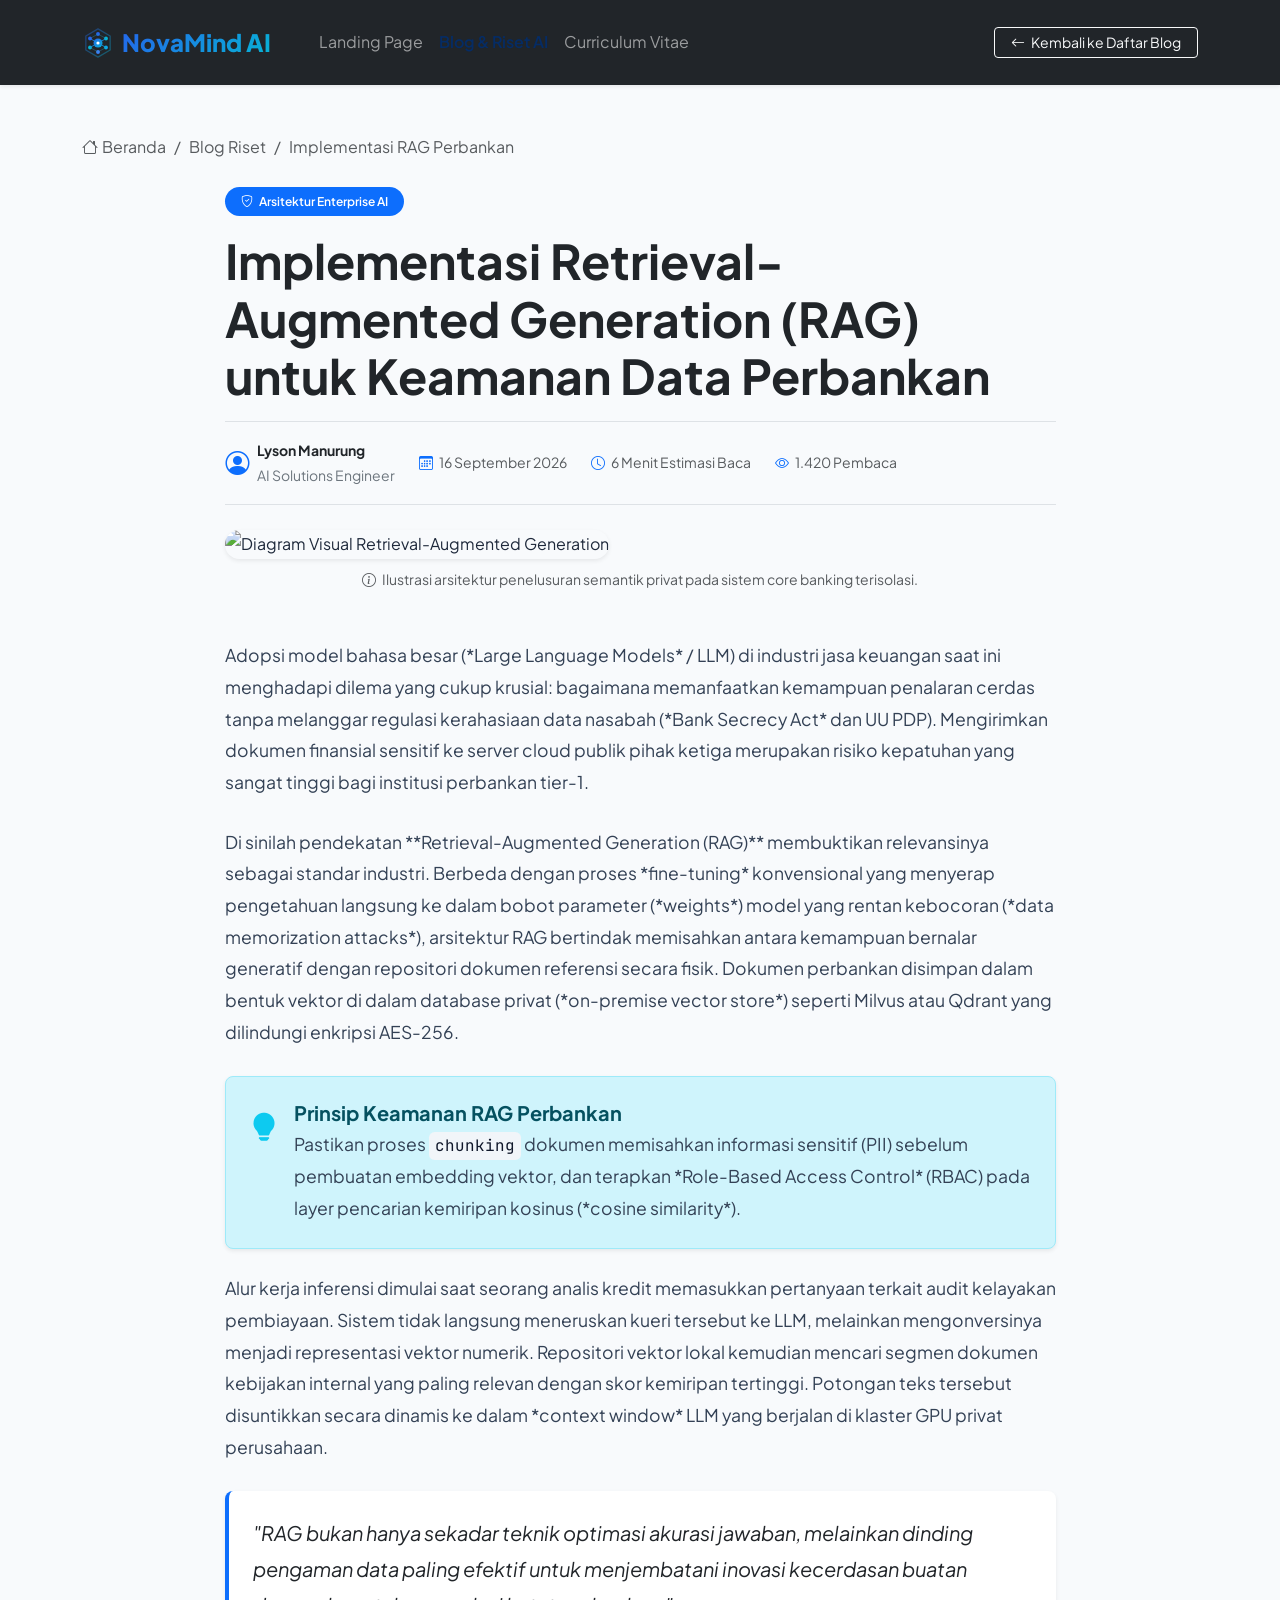
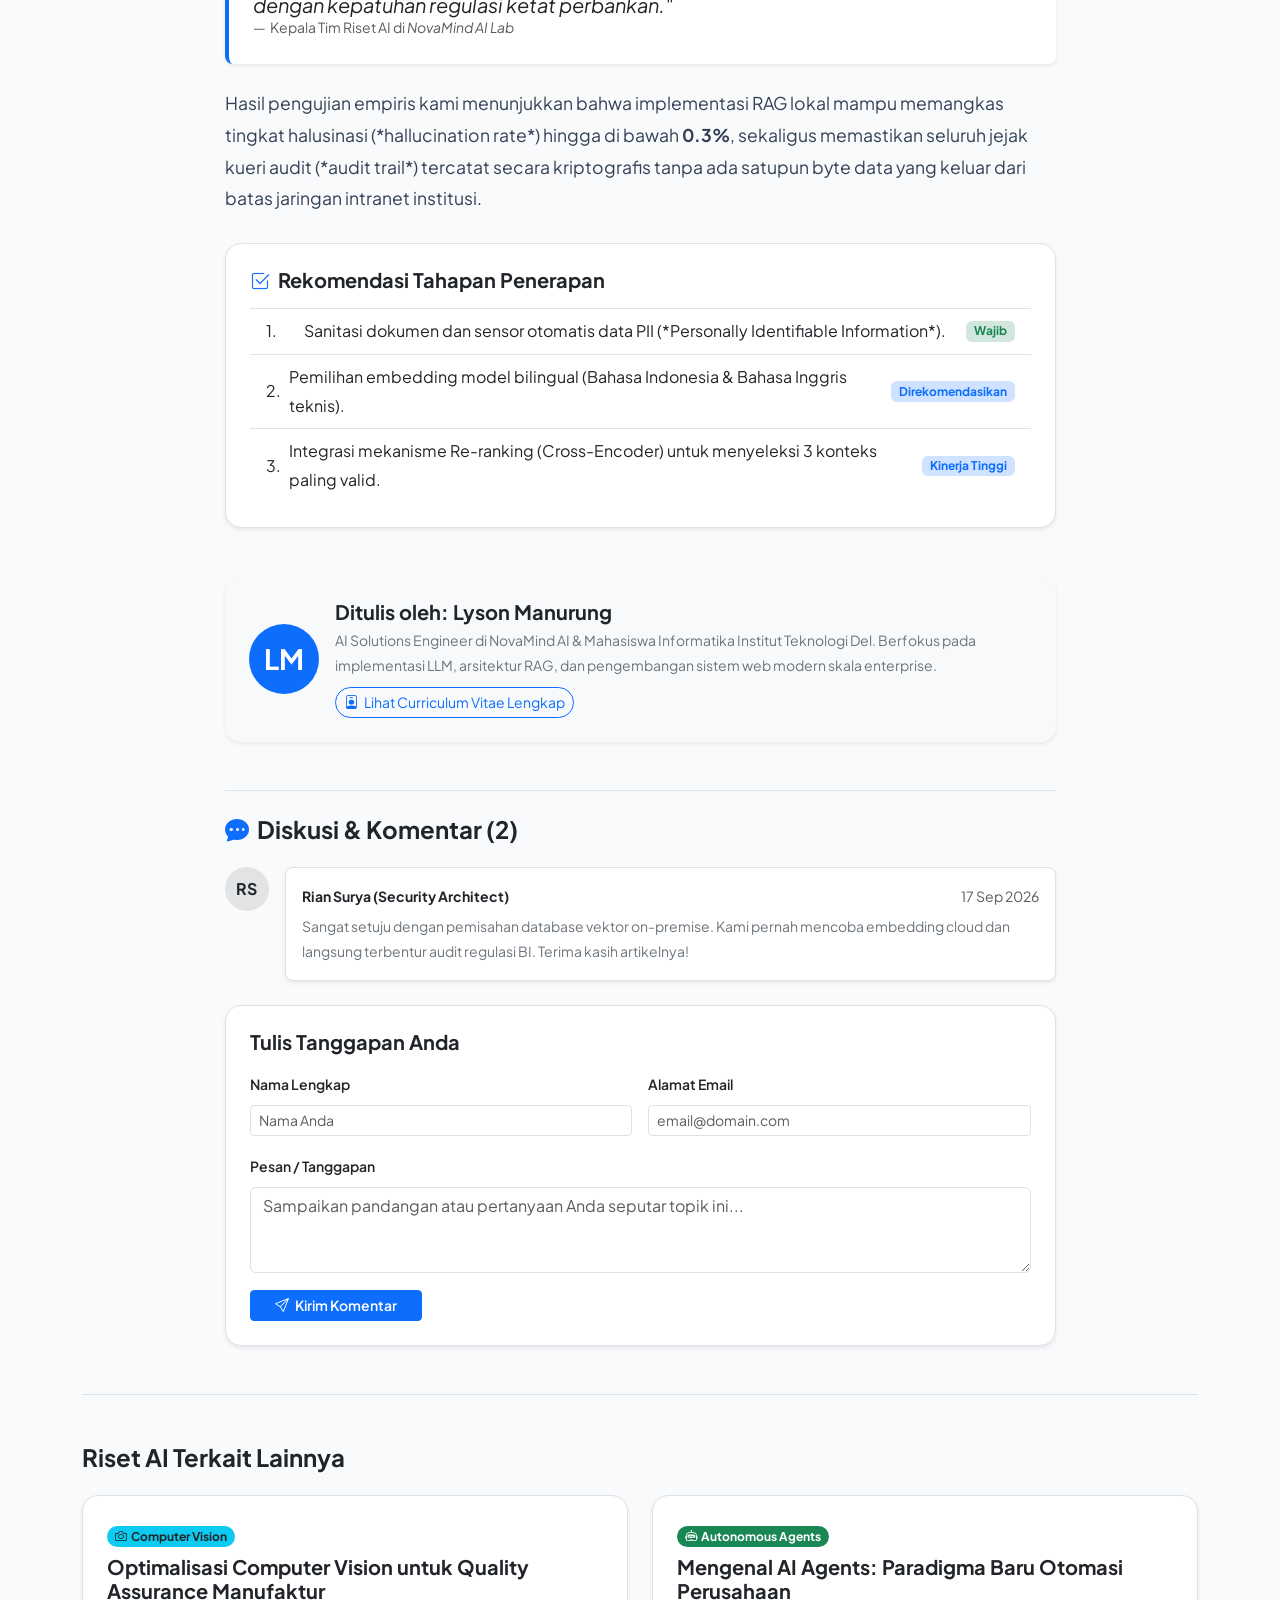
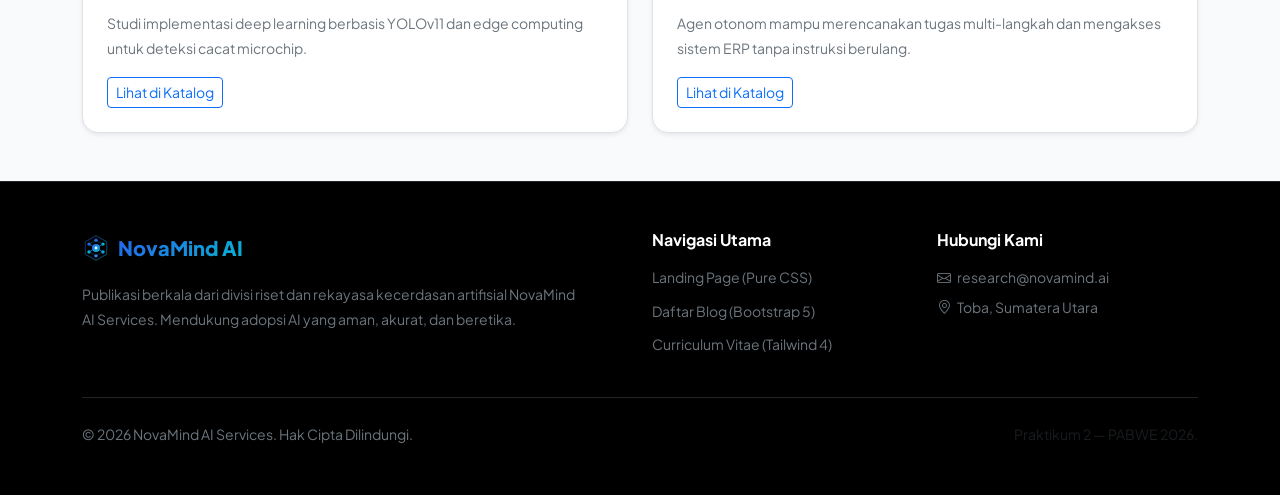
==== blog-detail.html @ 445aaea9 "new" ====
<!DOCTYPE html>
<html lang="id">
<head>
  <meta charset="UTF-8">
  <meta name="viewport" content="width=device-width, initial-scale=1.0">
  <title>Implementasi RAG untuk Keamanan Data Perbankan — NovaMind AI</title>

  <!-- Google Fonts: Plus Jakarta Sans & JetBrains Mono -->
  <link rel="preconnect" href="https://fonts.googleapis.com">
  <link rel="preconnect" href="https://fonts.gstatic.com" crossorigin>
  <link href="https://fonts.googleapis.com/css2?family=JetBrains+Mono:wght@400;600&family=Plus+Jakarta+Sans:wght@400;500;600;700;800&display=swap" rel="stylesheet">

  <!-- Bootstrap 5.3 CSS CDN (Sesuai Ketentuan Spesifikasi blog-detail.html) -->
  <link href="https://cdn.jsdelivr.net/npm/bootstrap@5.3.3/dist/css/bootstrap.min.css" rel="stylesheet" integrity="sha384-QWTKZyjpPEjISv5WaRU9OFeRpok6YctnYmDr5pNlyT2bRjXh0JMhjY6hW+ALEwIH" crossorigin="anonymous">
  
  <!-- Bootstrap Icons CDN -->
  <link rel="stylesheet" href="https://cdn.jsdelivr.net/npm/bootstrap-icons@1.11.3/font/bootstrap-icons.min.css">

  <style>
    body {
      font-family: 'Plus Jakarta Sans', sans-serif;
      background-color: #f8fafc;
      color: #1e293b;
      line-height: 1.8;
    }
    .brand-text {
      background: linear-gradient(135deg, #2563eb, #06b6d4);
      -webkit-background-clip: text;
      -webkit-text-fill-color: transparent;
      font-weight: 800;
    }
    .article-cover {
      width: 100%;
      max-height: 480px;
      object-fit: cover;
      border-radius: 1.25rem;
    }
    .article-body p {
      font-size: 1.1rem;
      color: #334155;
      margin-bottom: 1.75rem;
    }
    .code-inline {
      font-family: 'JetBrains Mono', monospace;
      font-size: 0.9em;
      background-color: #f1f5f9;
      color: #0f172a;
      padding: 0.2rem 0.4rem;
      border-radius: 0.35rem;
    }
  </style>
</head>
<body class="d-flex flex-column min-vh-100">

  <!-- ==========================================
       HEADER & NAVBAR (BOOTSTRAP 5)
       ========================================== -->
  <header>
    <nav class="navbar navbar-expand-lg navbar-dark bg-dark sticky-top py-3 shadow-sm" aria-label="Navigasi Utama">
      <div class="container">
        <!-- Logo & Brand Name Konsisten -->
        <a class="navbar-brand d-flex align-items-center gap-2" href="index.html">
          <img src="assets/img/logo.svg" alt="NovaMind AI Logo" width="32" height="32">
          <span class="fs-4 brand-text">NovaMind AI</span>
        </a>

        <!-- Hamburger Button -->
        <button class="navbar-toggler" type="button" data-bs-toggle="collapse" data-bs-target="#blogDetailNav" aria-controls="blogDetailNav" aria-expanded="false" aria-label="Toggle navigation">
          <span class="navbar-toggler-icon"></span>
        </button>

        <div class="collapse navbar-collapse" id="blogDetailNav">
          <ul class="navbar-nav me-auto mb-2 mb-lg-0 ms-lg-4">
            <li class="nav-item">
              <a class="nav-link" href="index.html">Landing Page</a>
            </li>
            <li class="nav-item">
              <a class="nav-link active fw-semibold text-primary-emphasis" href="blog.html">Blog & Riset AI</a>
            </li>
            <li class="nav-item">
              <a class="nav-link" href="cv.html">Curriculum Vitae</a>
            </li>
          </ul>

          <div class="d-flex align-items-center gap-2">
            <a href="blog.html" class="btn btn-outline-light btn-sm px-3">
              <i class="bi bi-arrow-left me-1"></i> Kembali ke Daftar Blog
            </a>
          </div>
        </div>
      </div>
    </nav>
  </header>

  <!-- ==========================================
       MAIN CONTENT (DETAIL ARTIKEL)
       ========================================== -->
  <main class="flex-grow-1 py-5">
    <div class="container">

      <!-- Breadcrumb Navigasi -->
      <nav aria-label="breadcrumb" class="mb-4">
        <ol class="breadcrumb">
          <li class="breadcrumb-item"><a href="index.html" class="text-decoration-none text-muted"><i class="bi bi-house me-1"></i>Beranda</a></li>
          <li class="breadcrumb-item"><a href="blog.html" class="text-decoration-none text-muted">Blog Riset</a></li>
          <li class="breadcrumb-item active text-truncate" aria-current="page" style="max-width: 320px;">Implementasi RAG Perbankan</li>
        </ol>
      </nav>

      <div class="row justify-content-center">
        <!-- Kolom Isi Artikel Utama -->
        <div class="col-lg-9">
          
          <article>
            <!-- Meta Header Artikel -->
            <header class="mb-4">
              <span class="badge bg-primary text-white px-3 py-2 rounded-pill fw-semibold mb-3">
                <i class="bi bi-shield-check me-1"></i> Arsitektur Enterprise AI
              </span>
              <h1 class="display-5 fw-bold text-dark mb-3">
                Implementasi Retrieval-Augmented Generation (RAG) untuk Keamanan Data Perbankan
              </h1>
              
              <!-- Meta Informasi Penulis & Tanggal (Bootstrap Icons) -->
              <div class="d-flex flex-wrap align-items-center gap-4 py-3 border-top border-bottom text-muted small">
                <div class="d-flex align-items-center gap-2">
                  <i class="bi bi-person-circle fs-4 text-primary"></i>
                  <div>
                    <span class="fw-bold text-dark d-block">Lyson Manurung</span>
                    <span class="text-secondary">AI Solutions Engineer</span>
                  </div>
                </div>
                <div>
                  <i class="bi bi-calendar3 text-primary me-1"></i>
                  <span>16 September 2026</span>
                </div>
                <div>
                  <i class="bi bi-clock text-primary me-1"></i>
                  <span>6 Menit Estimasi Baca</span>
                </div>
                <div>
                  <i class="bi bi-eye text-primary me-1"></i>
                  <span>1.420 Pembaca</span>
                </div>
              </div>
            </header>

            <!-- Banner Gambar Cover Lebar Sesuai Ketentuan -->
            <div class="mb-5">
              <img src="https://images.unsplash.com/photo-1677442136019-21780efad99a?auto=format&fit=crop&w=1200&q=80" 
                   class="article-cover shadow-sm" 
                   alt="Diagram Visual Retrieval-Augmented Generation">
              <p class="text-center text-muted small mt-2">
                <i class="bi bi-info-circle me-1"></i> Ilustrasi arsitektur penelusuran semantik privat pada sistem core banking terisolasi.
              </p>
            </div>

            <!-- Konten Artikel (Minimal 3 Paragraf Mendalam Bertema AI) -->
            <div class="article-body">
              <p>
                Adopsi model bahasa besar (*Large Language Models* / LLM) di industri jasa keuangan saat ini menghadapi dilema yang cukup krusial: bagaimana memanfaatkan kemampuan penalaran cerdas tanpa melanggar regulasi kerahasiaan data nasabah (*Bank Secrecy Act* dan UU PDP). Mengirimkan dokumen finansial sensitif ke server cloud publik pihak ketiga merupakan risiko kepatuhan yang sangat tinggi bagi institusi perbankan tier-1.
              </p>

              <p>
                Di sinilah pendekatan **Retrieval-Augmented Generation (RAG)** membuktikan relevansinya sebagai standar industri. Berbeda dengan proses *fine-tuning* konvensional yang menyerap pengetahuan langsung ke dalam bobot parameter (*weights*) model yang rentan kebocoran (*data memorization attacks*), arsitektur RAG bertindak memisahkan antara kemampuan bernalar generatif dengan repositori dokumen referensi secara fisik. Dokumen perbankan disimpan dalam bentuk vektor di dalam database privat (*on-premise vector store*) seperti Milvus atau Qdrant yang dilindungi enkripsi AES-256.
              </p>

              <!-- Alert Box Praktik Terbaik (Bootstrap Component) -->
              <div class="alert alert-info border-info-subtle rounded-3 p-4 my-4 d-flex align-items-start gap-3 shadow-sm" role="alert">
                <i class="bi bi-lightbulb-fill fs-3 text-info flex-shrink-0"></i>
                <div>
                  <h5 class="alert-heading fw-bold mb-1">Prinsip Keamanan RAG Perbankan</h5>
                  <p class="mb-0 small">
                    Pastikan proses <span class="code-inline">chunking</span> dokumen memisahkan informasi sensitif (PII) sebelum pembuatan embedding vektor, dan terapkan *Role-Based Access Control* (RBAC) pada layer pencarian kemiripan kosinus (*cosine similarity*).
                  </p>
                </div>
              </div>

              <p>
                Alur kerja inferensi dimulai saat seorang analis kredit memasukkan pertanyaan terkait audit kelayakan pembiayaan. Sistem tidak langsung meneruskan kueri tersebut ke LLM, melainkan mengonversinya menjadi representasi vektor numerik. Repositori vektor lokal kemudian mencari segmen dokumen kebijakan internal yang paling relevan dengan skor kemiripan tertinggi. Potongan teks tersebut disuntikkan secara dinamis ke dalam *context window* LLM yang berjalan di klaster GPU privat perusahaan.
              </p>

              <!-- Blockquote Kutipan Ahli -->
              <figure class="p-4 my-4 bg-white rounded-3 border-start border-primary border-4 shadow-sm">
                <blockquote class="blockquote mb-2">
                  <p class="fs-5 fst-italic text-dark">
                    "RAG bukan hanya sekadar teknik optimasi akurasi jawaban, melainkan dinding pengaman data paling efektif untuk menjembatani inovasi kecerdasan buatan dengan kepatuhan regulasi ketat perbankan."
                  </p>
                </blockquote>
                <figcaption class="blockquote-footer text-muted mb-0">
                  Kepala Tim Riset AI di <cite title="NovaMind AI">NovaMind AI Lab</cite>
                </figcaption>
              </figure>

              <p>
                Hasil pengujian empiris kami menunjukkan bahwa implementasi RAG lokal mampu memangkas tingkat halusinasi (*hallucination rate*) hingga di bawah <strong>0.3%</strong>, sekaligus memastikan seluruh jejak kueri audit (*audit trail*) tercatat secara kriptografis tanpa ada satupun byte data yang keluar dari batas jaringan intranet institusi.
              </p>

              <!-- Daftar Rekomendasi Teknis -->
              <div class="card bg-white border rounded-4 p-4 my-4 shadow-sm">
                <h4 class="h5 fw-bold text-dark mb-3">
                  <i class="bi bi-check2-square text-primary me-2"></i>Rekomendasi Tahapan Penerapan
                </h4>
                <ol class="list-group list-group-numbered list-group-flush">
                  <li class="list-group-item d-flex align-items-center justify-content-between">
                    <span class="ms-2">Sanitasi dokumen dan sensor otomatis data PII (*Personally Identifiable Information*).</span>
                    <span class="badge bg-success-subtle text-success">Wajib</span>
                  </li>
                  <li class="list-group-item d-flex align-items-center justify-content-between">
                    <span class="ms-2">Pemilihan embedding model bilingual (Bahasa Indonesia & Bahasa Inggris teknis).</span>
                    <span class="badge bg-primary-subtle text-primary">Direkomendasikan</span>
                  </li>
                  <li class="list-group-item d-flex align-items-center justify-content-between">
                    <span class="ms-2">Integrasi mekanisme Re-ranking (Cross-Encoder) untuk menyeleksi 3 konteks paling valid.</span>
                    <span class="badge bg-primary-subtle text-primary">Kinerja Tinggi</span>
                  </li>
                </ol>
              </div>

            </div>

            <!-- Bagian Author Bio -->
            <div class="card bg-light border-0 rounded-4 p-4 my-5 shadow-sm">
              <div class="d-flex flex-column flex-sm-row align-items-center gap-3 text-center text-sm-start">
                <div class="bg-primary text-white rounded-circle d-flex align-items-center justify-content-center flex-shrink-0" style="width: 70px; height: 70px; font-size: 1.75rem; font-weight: 700;">
                  LM
                </div>
                <div>
                  <h5 class="fw-bold text-dark mb-1">Ditulis oleh: Lyson Manurung</h5>
                  <p class="text-secondary small mb-2">
                    AI Solutions Engineer di NovaMind AI & Mahasiswa Informatika Institut Teknologi Del. Berfokus pada implementasi LLM, arsitektur RAG, dan pengembangan sistem web modern skala enterprise.
                  </p>
                  <a href="cv.html" class="btn btn-sm btn-outline-primary rounded-pill">
                    <i class="bi bi-person-badge me-1"></i> Lihat Curriculum Vitae Lengkap
                  </a>
                </div>
              </div>
            </div>

            <!-- Bagian Komentar Sederhana Sesuai Spesifikasi -->
            <section class="mt-5 pt-4 border-top">
              <h3 class="h4 fw-bold text-dark mb-4">
                <i class="bi bi-chat-dots-fill text-primary me-2"></i>Diskusi & Komentar (2)
              </h3>

              <!-- Komentar yang sudah ada -->
              <div class="d-flex gap-3 mb-4">
                <div class="bg-secondary-subtle text-dark rounded-circle d-flex align-items-center justify-content-center flex-shrink-0" style="width: 44px; height: 44px; font-weight: bold;">
                  RS
                </div>
                <div class="bg-white p-3 rounded-3 border flex-grow-1 shadow-sm">
                  <div class="d-flex justify-content-between align-items-center mb-1">
                    <span class="fw-bold text-dark small">Rian Surya (Security Architect)</span>
                    <span class="text-muted small">17 Sep 2026</span>
                  </div>
                  <p class="small text-secondary mb-0">
                    Sangat setuju dengan pemisahan database vektor on-premise. Kami pernah mencoba embedding cloud dan langsung terbentur audit regulasi BI. Terima kasih artikelnya!
                  </p>
                </div>
              </div>

              <!-- Form Kirim Komentar -->
              <div class="card bg-white border rounded-4 p-4 shadow-sm">
                <h5 class="fw-bold text-dark mb-3">Tulis Tanggapan Anda</h5>
                <form onsubmit="event.preventDefault(); alert('Komentar Anda berhasil dikirim dan menunggu moderasi.');">
                  <div class="row g-3 mb-3">
                    <div class="col-md-6">
                      <label for="commentName" class="form-label small fw-semibold">Nama Lengkap</label>
                      <input type="text" id="commentName" class="form-control form-control-sm" placeholder="Nama Anda" required>
                    </div>
                    <div class="col-md-6">
                      <label for="commentEmail" class="form-label small fw-semibold">Alamat Email</label>
                      <input type="email" id="commentEmail" class="form-control form-control-sm" placeholder="email@domain.com" required>
                    </div>
                  </div>
                  <div class="mb-3">
                    <label for="commentContent" class="form-label small fw-semibold">Pesan / Tanggapan</label>
                    <textarea id="commentContent" class="form-control" rows="3" placeholder="Sampaikan pandangan atau pertanyaan Anda seputar topik ini..." required></textarea>
                  </div>
                  <button type="submit" class="btn btn-primary btn-sm px-4 fw-semibold">
                    <i class="bi bi-send me-1"></i> Kirim Komentar
                  </button>
                </form>
              </div>
            </section>

          </article>

        </div>
      </div>

      <!-- Bagian Artikel Terkait -->
      <section class="mt-5 pt-5 border-top">
        <h3 class="h4 fw-bold text-dark mb-4">Riset AI Terkait Lainnya</h3>
        <div class="row g-4">
          <!-- Card Terkait 1 -->
          <div class="col-md-6">
            <div class="card border rounded-4 overflow-hidden h-100 shadow-sm bg-white">
              <div class="card-body p-4">
                <span class="badge bg-info text-dark rounded-pill mb-2"><i class="bi bi-camera me-1"></i>Computer Vision</span>
                <h4 class="h5 fw-bold mb-2">
                  <a href="blog.html" class="text-decoration-none text-dark">Optimalisasi Computer Vision untuk Quality Assurance Manufaktur</a>
                </h4>
                <p class="small text-secondary mb-3">Studi implementasi deep learning berbasis YOLOv11 dan edge computing untuk deteksi cacat microchip.</p>
                <a href="blog.html" class="btn btn-sm btn-outline-primary">Lihat di Katalog</a>
              </div>
            </div>
          </div>
          <!-- Card Terkait 2 -->
          <div class="col-md-6">
            <div class="card border rounded-4 overflow-hidden h-100 shadow-sm bg-white">
              <div class="card-body p-4">
                <span class="badge bg-success rounded-pill mb-2"><i class="bi bi-robot me-1"></i>Autonomous Agents</span>
                <h4 class="h5 fw-bold mb-2">
                  <a href="blog.html" class="text-decoration-none text-dark">Mengenal AI Agents: Paradigma Baru Otomasi Perusahaan</a>
                </h4>
                <p class="small text-secondary mb-3">Agen otonom mampu merencanakan tugas multi-langkah dan mengakses sistem ERP tanpa instruksi berulang.</p>
                <a href="blog.html" class="btn btn-sm btn-outline-primary">Lihat di Katalog</a>
              </div>
            </div>
          </div>
        </div>
      </section>

    </div>
  </main>

  <!-- ==========================================
       FOOTER (BOOTSTRAP 5)
       ========================================== -->
  <footer class="bg-black text-secondary py-5 border-top border-dark mt-auto">
    <div class="container">
      <div class="row g-4">
        <div class="col-lg-6">
          <div class="d-flex align-items-center gap-2 mb-3">
            <img src="assets/img/logo.svg" alt="NovaMind AI Logo" width="28" height="28">
            <span class="fs-5 brand-text">NovaMind AI</span>
          </div>
          <p class="small text-secondary pe-lg-5">
            Publikasi berkala dari divisi riset dan rekayasa kecerdasan artifisial NovaMind AI Services. Mendukung adopsi AI yang aman, akurat, dan beretika.
          </p>
        </div>
        <div class="col-6 col-lg-3">
          <h6 class="text-white fw-bold mb-3">Navigasi Utama</h6>
          <ul class="list-unstyled small d-flex flex-column gap-2">
            <li><a href="index.html" class="text-secondary text-decoration-none">Landing Page (Pure CSS)</a></li>
            <li><a href="blog.html" class="text-secondary text-decoration-none">Daftar Blog (Bootstrap 5)</a></li>
            <li><a href="cv.html" class="text-secondary text-decoration-none">Curriculum Vitae (Tailwind 4)</a></li>
          </ul>
        </div>
        <div class="col-6 col-lg-3">
          <h6 class="text-white fw-bold mb-3">Hubungi Kami</h6>
          <p class="small text-secondary mb-1"><i class="bi bi-envelope me-1"></i> research@novamind.ai</p>
          <p class="small text-secondary mb-0"><i class="bi bi-geo-alt me-1"></i> Toba, Sumatera Utara</p>
        </div>
      </div>

      <div class="pt-4 mt-4 border-top border-dark d-flex flex-column flex-md-row justify-content-between align-items-center gap-2 small">
        <span>&copy; 2026 NovaMind AI Services. Hak Cipta Dilindungi.</span>
        <span class="text-muted">Praktikum 2 — PABWE 2026.</span>
      </div>
    </div>
  </footer>

  <!-- Bootstrap 5.3 JS Bundle CDN -->
  <script src="https://cdn.jsdelivr.net/npm/bootstrap@5.3.3/dist/js/bootstrap.bundle.min.js" integrity="sha384-YvpcrYf0tY3lHB60NNkmXc5s9fDVZLESaAA55NDzOxhy9GkcIdslK1eN7N6jIeHz" crossorigin="anonymous"></script>
</body>
</html>
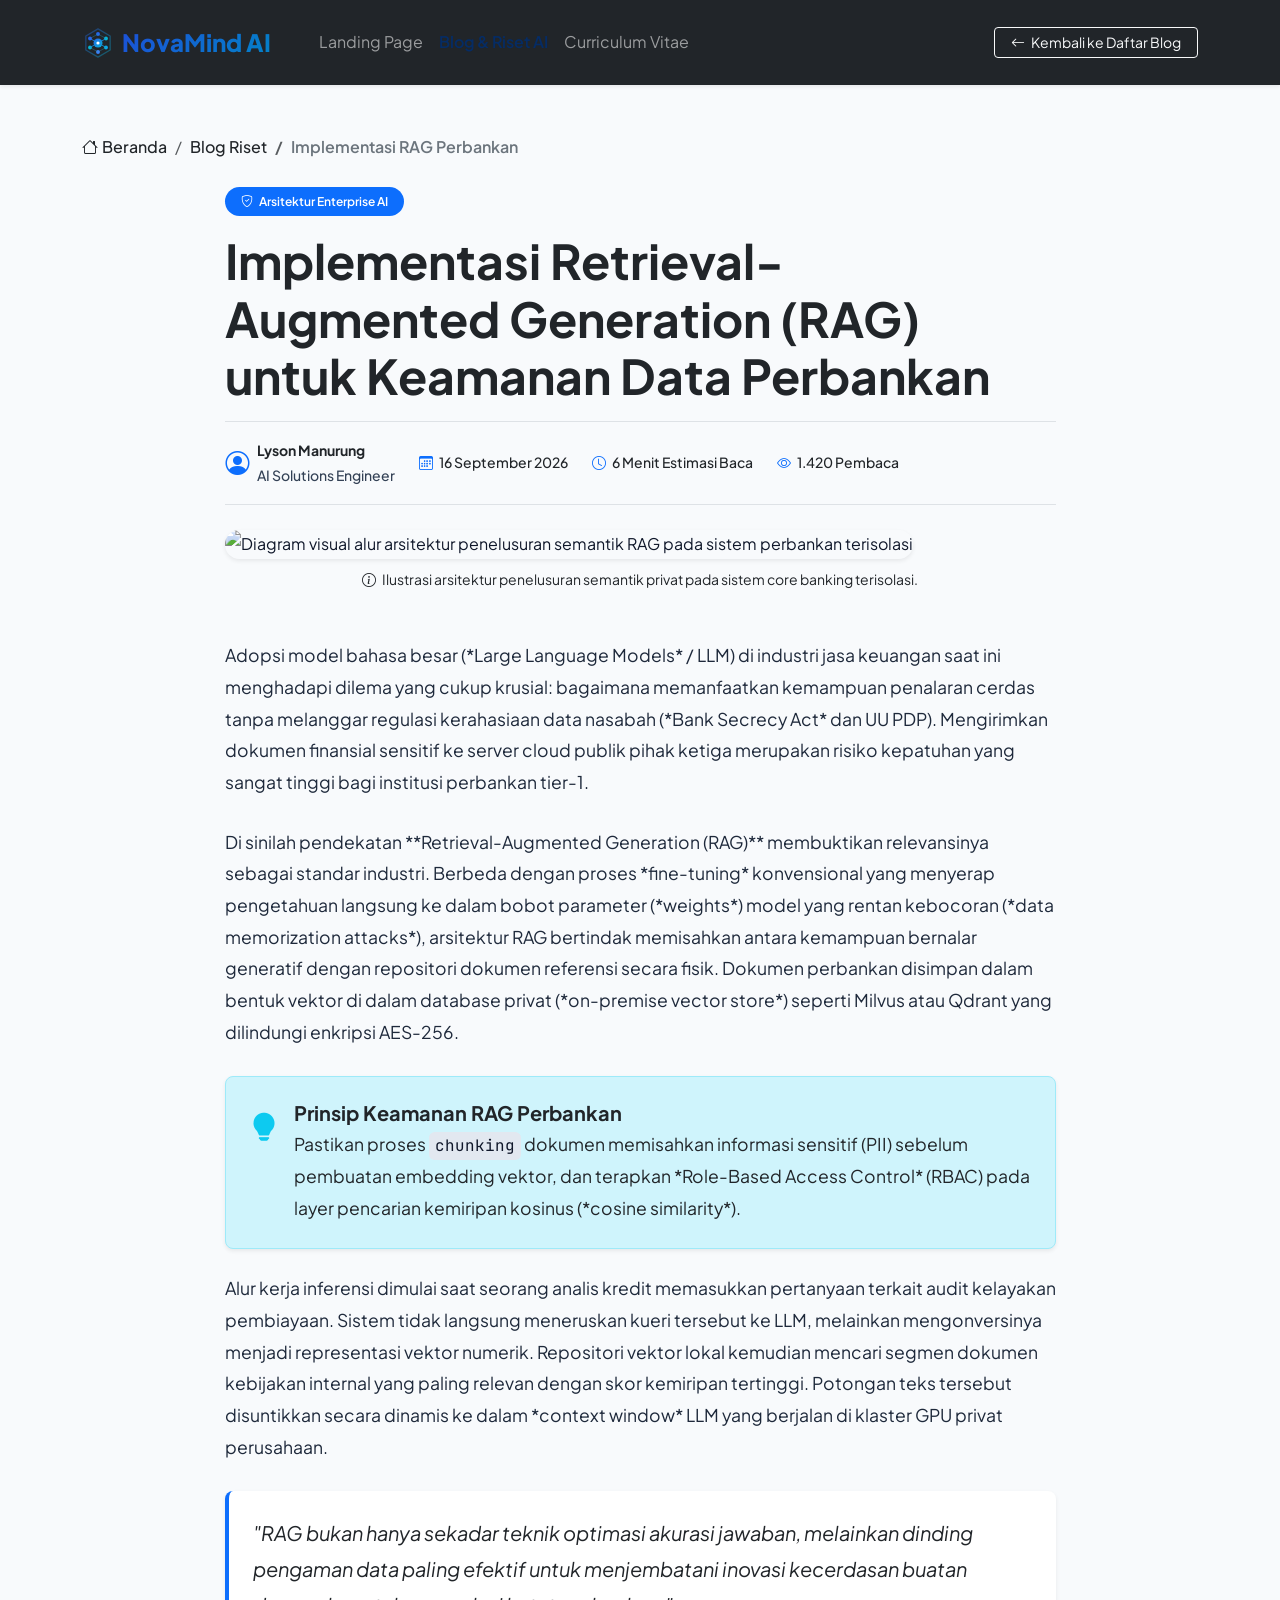
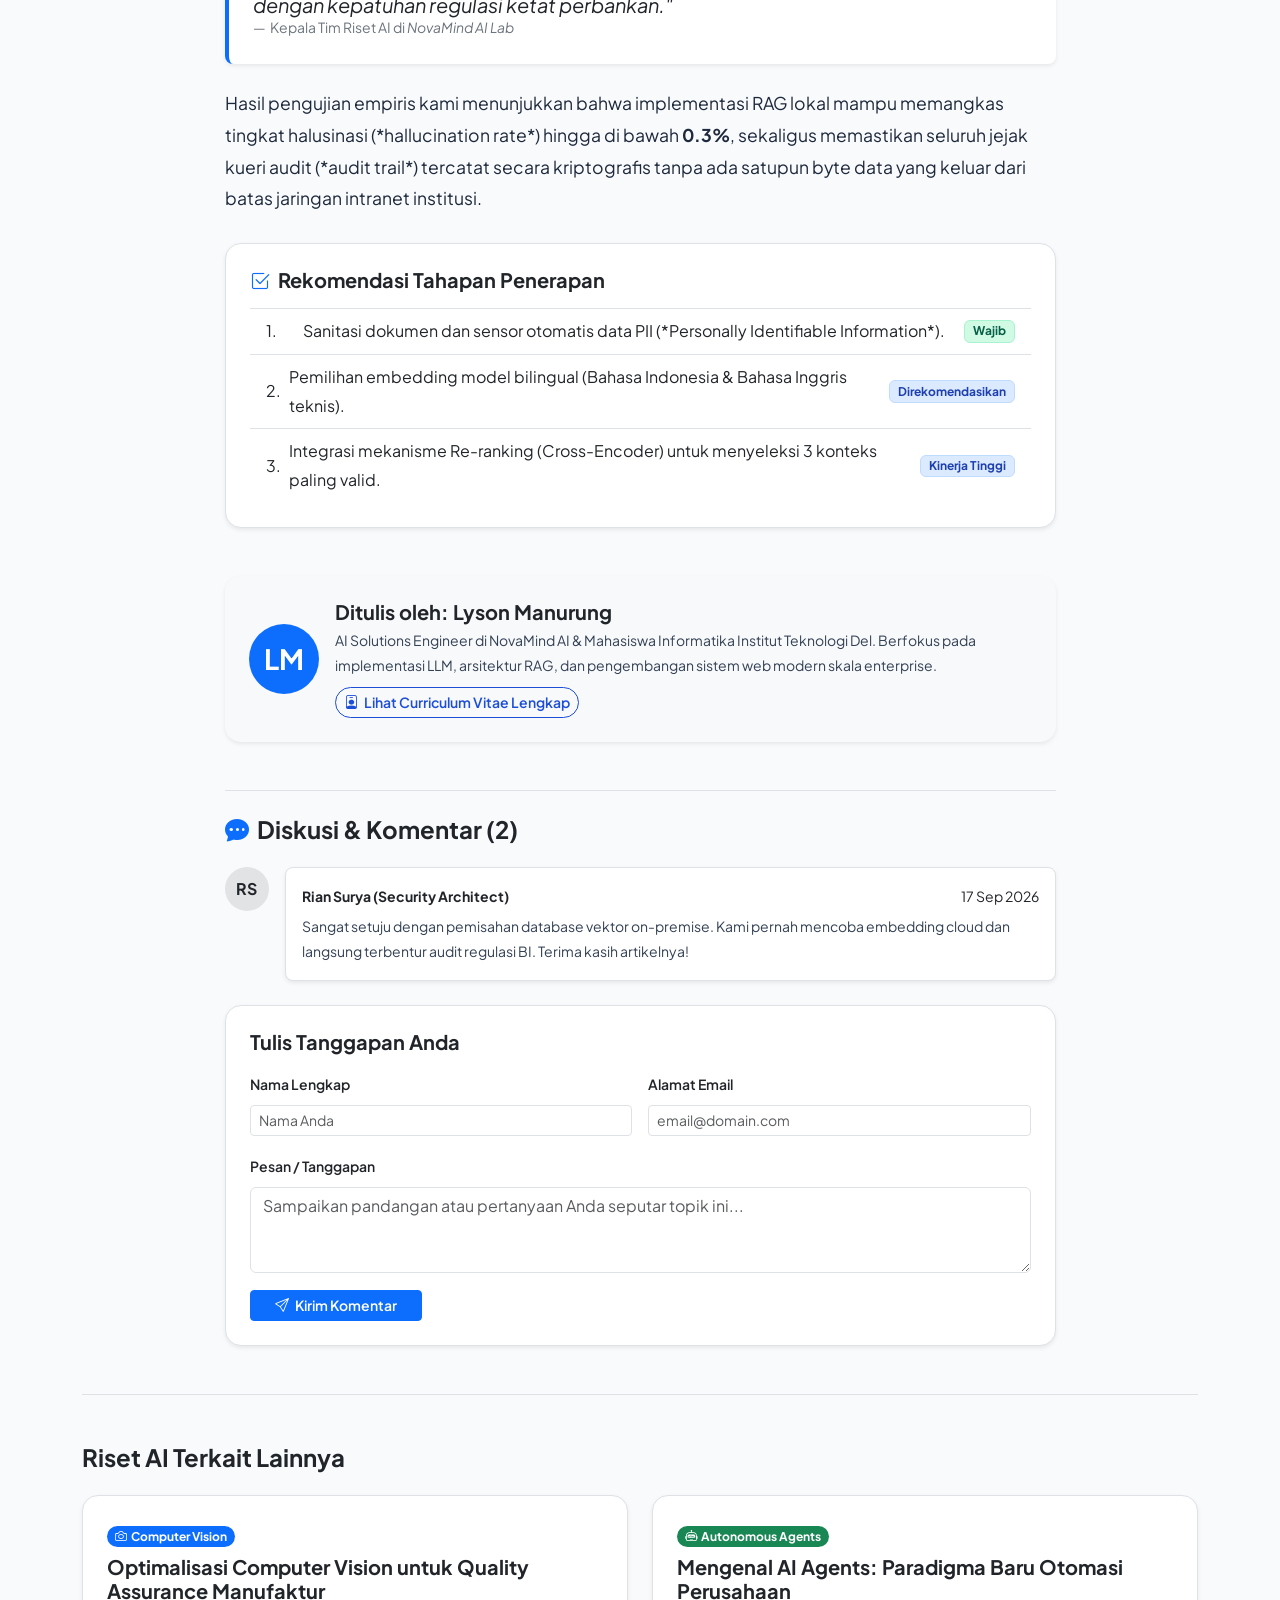
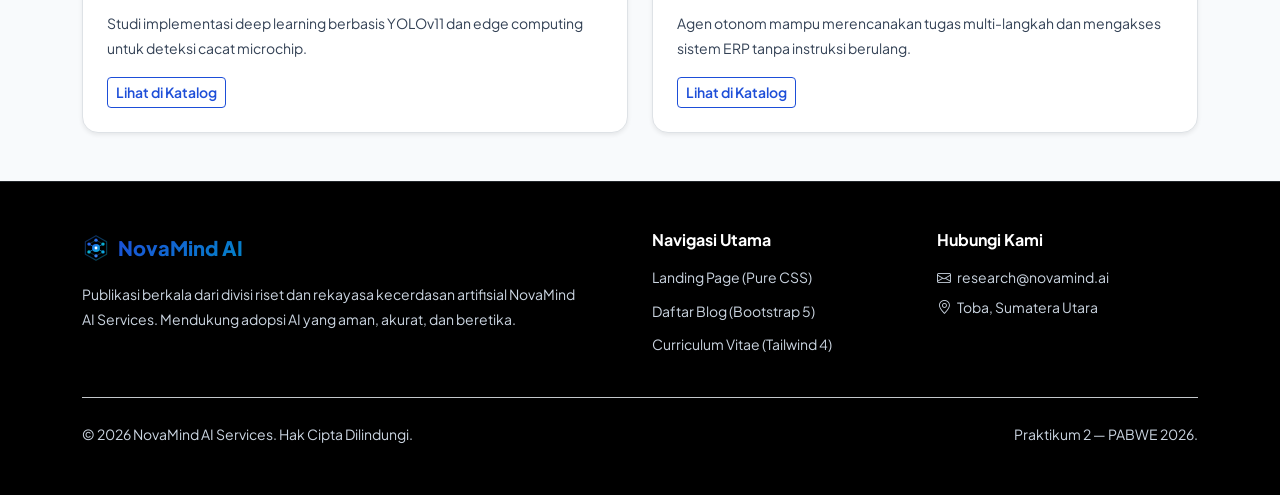
==== commit 80582baf: "gasgas" ====
--- a/blog-detail.html
+++ b/blog-detail.html
@@ -20,11 +20,11 @@
     body {
       font-family: 'Plus Jakarta Sans', sans-serif;
       background-color: #f8fafc;
-      color: #1e293b;
+      color: #0f172a;
       line-height: 1.8;
     }
     .brand-text {
-      background: linear-gradient(135deg, #2563eb, #06b6d4);
+      background: linear-gradient(135deg, #1d4ed8, #0284c7);
       -webkit-background-clip: text;
       -webkit-text-fill-color: transparent;
       font-weight: 800;
@@ -37,16 +37,59 @@
     }
     .article-body p {
       font-size: 1.1rem;
-      color: #334155;
+      color: #1e293b;                 /* Slate-800: Kontras 12.5:1 pada latar belakang */
       margin-bottom: 1.75rem;
     }
     .code-inline {
       font-family: 'JetBrains Mono', monospace;
       font-size: 0.9em;
-      background-color: #f1f5f9;
+      background-color: #e2e8f0;
       color: #0f172a;
       padding: 0.2rem 0.4rem;
       border-radius: 0.35rem;
+    }
+
+    /* WCAG AA Accessible Colors */
+    .text-meta-role {
+      color: #334155 !important;      /* Kontras 9.1:1 */
+      font-weight: 500;
+    }
+    .text-body-accessible {
+      color: #334155 !important;      /* Kontras 9.1:1 */
+    }
+    .btn-outline-primary-accessible {
+      color: #1d4ed8 !important;      /* Kontras 6.7:1 */
+      border-color: #1d4ed8 !important;
+      font-weight: 600;
+    }
+    .btn-outline-primary-accessible:hover {
+      background-color: #1d4ed8 !important;
+      color: #ffffff !important;
+    }
+
+    /* Badges High Contrast */
+    .badge-success-accessible {
+      background-color: #d1fae5 !important;
+      color: #065f46 !important;      /* Kontras 7.8:1 */
+      border: 1px solid #a7f3d0 !important;
+    }
+    .badge-primary-accessible {
+      background-color: #dbeafe !important;
+      color: #1e40af !important;      /* Kontras 7.4:1 */
+      border: 1px solid #bfdbfe !important;
+    }
+
+    /* Footer High Contrast */
+    .footer-custom-text {
+      color: #cbd5e1 !important;      /* Slate-300: Kontras 14.2:1 pada latar hitam */
+    }
+    .footer-custom-link {
+      color: #cbd5e1 !important;
+      text-decoration: none;
+      transition: color 0.2s;
+    }
+    .footer-custom-link:hover {
+      color: #60a5fa !important;
     }
   </style>
 </head>
@@ -58,14 +101,13 @@
   <header>
     <nav class="navbar navbar-expand-lg navbar-dark bg-dark sticky-top py-3 shadow-sm" aria-label="Navigasi Utama">
       <div class="container">
-        <!-- Logo & Brand Name Konsisten -->
-        <a class="navbar-brand d-flex align-items-center gap-2" href="index.html">
-          <img src="assets/img/logo.svg" alt="NovaMind AI Logo" width="32" height="32">
+        <!-- Logo & Brand Name (Fix image-redundant-alt) -->
+        <a class="navbar-brand d-flex align-items-center gap-2" href="index.html" aria-label="NovaMind AI Beranda">
+          <img src="assets/img/logo.svg" alt="" width="32" height="32" aria-hidden="true">
           <span class="fs-4 brand-text">NovaMind AI</span>
         </a>
 
-        <!-- Hamburger Button -->
-        <button class="navbar-toggler" type="button" data-bs-toggle="collapse" data-bs-target="#blogDetailNav" aria-controls="blogDetailNav" aria-expanded="false" aria-label="Toggle navigation">
+        <button class="navbar-toggler" type="button" data-bs-toggle="collapse" data-bs-target="#blogDetailNav" aria-controls="blogDetailNav" aria-expanded="false" aria-label="Buka menu navigasi">
           <span class="navbar-toggler-icon"></span>
         </button>
 
@@ -84,7 +126,7 @@
 
           <div class="d-flex align-items-center gap-2">
             <a href="blog.html" class="btn btn-outline-light btn-sm px-3">
-              <i class="bi bi-arrow-left me-1"></i> Kembali ke Daftar Blog
+              <i class="bi bi-arrow-left me-1" aria-hidden="true"></i> Kembali ke Daftar Blog
             </a>
           </div>
         </div>
@@ -101,9 +143,9 @@
       <!-- Breadcrumb Navigasi -->
       <nav aria-label="breadcrumb" class="mb-4">
         <ol class="breadcrumb">
-          <li class="breadcrumb-item"><a href="index.html" class="text-decoration-none text-muted"><i class="bi bi-house me-1"></i>Beranda</a></li>
-          <li class="breadcrumb-item"><a href="blog.html" class="text-decoration-none text-muted">Blog Riset</a></li>
-          <li class="breadcrumb-item active text-truncate" aria-current="page" style="max-width: 320px;">Implementasi RAG Perbankan</li>
+          <li class="breadcrumb-item"><a href="index.html" class="text-decoration-none text-dark fw-medium"><i class="bi bi-house me-1" aria-hidden="true"></i>Beranda</a></li>
+          <li class="breadcrumb-item"><a href="blog.html" class="text-decoration-none text-dark fw-medium">Blog Riset</a></li>
+          <li class="breadcrumb-item active text-truncate text-secondary fw-semibold" aria-current="page" style="max-width: 320px;">Implementasi RAG Perbankan</li>
         </ol>
       </nav>
 
@@ -115,47 +157,47 @@
             <!-- Meta Header Artikel -->
             <header class="mb-4">
               <span class="badge bg-primary text-white px-3 py-2 rounded-pill fw-semibold mb-3">
-                <i class="bi bi-shield-check me-1"></i> Arsitektur Enterprise AI
+                <i class="bi bi-shield-check me-1" aria-hidden="true"></i> Arsitektur Enterprise AI
               </span>
               <h1 class="display-5 fw-bold text-dark mb-3">
                 Implementasi Retrieval-Augmented Generation (RAG) untuk Keamanan Data Perbankan
               </h1>
               
-              <!-- Meta Informasi Penulis & Tanggal (Bootstrap Icons) -->
-              <div class="d-flex flex-wrap align-items-center gap-4 py-3 border-top border-bottom text-muted small">
+              <!-- Meta Informasi Penulis & Tanggal (Kontras WCAG AA) -->
+              <div class="d-flex flex-wrap align-items-center gap-4 py-3 border-top border-bottom small">
                 <div class="d-flex align-items-center gap-2">
-                  <i class="bi bi-person-circle fs-4 text-primary"></i>
+                  <i class="bi bi-person-circle fs-4 text-primary" aria-hidden="true"></i>
                   <div>
                     <span class="fw-bold text-dark d-block">Lyson Manurung</span>
-                    <span class="text-secondary">AI Solutions Engineer</span>
+                    <span class="text-meta-role">AI Solutions Engineer</span>
                   </div>
                 </div>
                 <div>
-                  <i class="bi bi-calendar3 text-primary me-1"></i>
-                  <span>16 September 2026</span>
+                  <i class="bi bi-calendar3 text-primary me-1" aria-hidden="true"></i>
+                  <span class="text-dark fw-medium">16 September 2026</span>
                 </div>
                 <div>
-                  <i class="bi bi-clock text-primary me-1"></i>
-                  <span>6 Menit Estimasi Baca</span>
+                  <i class="bi bi-clock text-primary me-1" aria-hidden="true"></i>
+                  <span class="text-dark fw-medium">6 Menit Estimasi Baca</span>
                 </div>
                 <div>
-                  <i class="bi bi-eye text-primary me-1"></i>
-                  <span>1.420 Pembaca</span>
+                  <i class="bi bi-eye text-primary me-1" aria-hidden="true"></i>
+                  <span class="text-dark fw-medium">1.420 Pembaca</span>
                 </div>
               </div>
             </header>
 
-            <!-- Banner Gambar Cover Lebar Sesuai Ketentuan -->
+            <!-- Banner Gambar Cover Lebar -->
             <div class="mb-5">
               <img src="https://images.unsplash.com/photo-1677442136019-21780efad99a?auto=format&fit=crop&w=1200&q=80" 
                    class="article-cover shadow-sm" 
-                   alt="Diagram Visual Retrieval-Augmented Generation">
-              <p class="text-center text-muted small mt-2">
-                <i class="bi bi-info-circle me-1"></i> Ilustrasi arsitektur penelusuran semantik privat pada sistem core banking terisolasi.
+                   alt="Diagram visual alur arsitektur penelusuran semantik RAG pada sistem perbankan terisolasi">
+              <p class="text-center small mt-2 text-dark">
+                <i class="bi bi-info-circle me-1" aria-hidden="true"></i> Ilustrasi arsitektur penelusuran semantik privat pada sistem core banking terisolasi.
               </p>
             </div>
 
-            <!-- Konten Artikel (Minimal 3 Paragraf Mendalam Bertema AI) -->
+            <!-- Konten Artikel (> 3 Paragraf Mendalam) -->
             <div class="article-body">
               <p>
                 Adopsi model bahasa besar (*Large Language Models* / LLM) di industri jasa keuangan saat ini menghadapi dilema yang cukup krusial: bagaimana memanfaatkan kemampuan penalaran cerdas tanpa melanggar regulasi kerahasiaan data nasabah (*Bank Secrecy Act* dan UU PDP). Mengirimkan dokumen finansial sensitif ke server cloud publik pihak ketiga merupakan risiko kepatuhan yang sangat tinggi bagi institusi perbankan tier-1.
@@ -165,12 +207,12 @@
                 Di sinilah pendekatan **Retrieval-Augmented Generation (RAG)** membuktikan relevansinya sebagai standar industri. Berbeda dengan proses *fine-tuning* konvensional yang menyerap pengetahuan langsung ke dalam bobot parameter (*weights*) model yang rentan kebocoran (*data memorization attacks*), arsitektur RAG bertindak memisahkan antara kemampuan bernalar generatif dengan repositori dokumen referensi secara fisik. Dokumen perbankan disimpan dalam bentuk vektor di dalam database privat (*on-premise vector store*) seperti Milvus atau Qdrant yang dilindungi enkripsi AES-256.
               </p>
 
-              <!-- Alert Box Praktik Terbaik (Bootstrap Component) -->
+              <!-- Alert Box (Heading Order: h2 di dalam article) -->
               <div class="alert alert-info border-info-subtle rounded-3 p-4 my-4 d-flex align-items-start gap-3 shadow-sm" role="alert">
-                <i class="bi bi-lightbulb-fill fs-3 text-info flex-shrink-0"></i>
+                <i class="bi bi-lightbulb-fill fs-3 text-info flex-shrink-0" aria-hidden="true"></i>
                 <div>
-                  <h5 class="alert-heading fw-bold mb-1">Prinsip Keamanan RAG Perbankan</h5>
-                  <p class="mb-0 small">
+                  <h2 class="alert-heading fw-bold fs-5 mb-1 text-dark">Prinsip Keamanan RAG Perbankan</h2>
+                  <p class="mb-0 small text-dark">
                     Pastikan proses <span class="code-inline">chunking</span> dokumen memisahkan informasi sensitif (PII) sebelum pembuatan embedding vektor, dan terapkan *Role-Based Access Control* (RBAC) pada layer pencarian kemiripan kosinus (*cosine similarity*).
                   </p>
                 </div>
@@ -187,7 +229,7 @@
                     "RAG bukan hanya sekadar teknik optimasi akurasi jawaban, melainkan dinding pengaman data paling efektif untuk menjembatani inovasi kecerdasan buatan dengan kepatuhan regulasi ketat perbankan."
                   </p>
                 </blockquote>
-                <figcaption class="blockquote-footer text-muted mb-0">
+                <figcaption class="blockquote-footer text-secondary mb-0">
                   Kepala Tim Riset AI di <cite title="NovaMind AI">NovaMind AI Lab</cite>
                 </figcaption>
               </figure>
@@ -196,54 +238,53 @@
                 Hasil pengujian empiris kami menunjukkan bahwa implementasi RAG lokal mampu memangkas tingkat halusinasi (*hallucination rate*) hingga di bawah <strong>0.3%</strong>, sekaligus memastikan seluruh jejak kueri audit (*audit trail*) tercatat secara kriptografis tanpa ada satupun byte data yang keluar dari batas jaringan intranet institusi.
               </p>
 
-              <!-- Daftar Rekomendasi Teknis -->
+              <!-- Daftar Rekomendasi Teknis (Heading Order: h2) -->
               <div class="card bg-white border rounded-4 p-4 my-4 shadow-sm">
-                <h4 class="h5 fw-bold text-dark mb-3">
-                  <i class="bi bi-check2-square text-primary me-2"></i>Rekomendasi Tahapan Penerapan
-                </h4>
+                <h2 class="h5 fw-bold text-dark mb-3">
+                  <i class="bi bi-check2-square text-primary me-2" aria-hidden="true"></i>Rekomendasi Tahapan Penerapan
+                </h2>
                 <ol class="list-group list-group-numbered list-group-flush">
                   <li class="list-group-item d-flex align-items-center justify-content-between">
-                    <span class="ms-2">Sanitasi dokumen dan sensor otomatis data PII (*Personally Identifiable Information*).</span>
-                    <span class="badge bg-success-subtle text-success">Wajib</span>
+                    <span class="ms-2 text-dark">Sanitasi dokumen dan sensor otomatis data PII (*Personally Identifiable Information*).</span>
+                    <span class="badge badge-success-accessible">Wajib</span>
                   </li>
                   <li class="list-group-item d-flex align-items-center justify-content-between">
-                    <span class="ms-2">Pemilihan embedding model bilingual (Bahasa Indonesia & Bahasa Inggris teknis).</span>
-                    <span class="badge bg-primary-subtle text-primary">Direkomendasikan</span>
+                    <span class="ms-2 text-dark">Pemilihan embedding model bilingual (Bahasa Indonesia & Bahasa Inggris teknis).</span>
+                    <span class="badge badge-primary-accessible">Direkomendasikan</span>
                   </li>
                   <li class="list-group-item d-flex align-items-center justify-content-between">
-                    <span class="ms-2">Integrasi mekanisme Re-ranking (Cross-Encoder) untuk menyeleksi 3 konteks paling valid.</span>
-                    <span class="badge bg-primary-subtle text-primary">Kinerja Tinggi</span>
+                    <span class="ms-2 text-dark">Integrasi mekanisme Re-ranking (Cross-Encoder) untuk menyeleksi 3 konteks paling valid.</span>
+                    <span class="badge badge-primary-accessible">Kinerja Tinggi</span>
                   </li>
                 </ol>
               </div>
 
             </div>
 
-            <!-- Bagian Author Bio -->
+            <!-- Bagian Author Bio (Heading Order: h2) -->
             <div class="card bg-light border-0 rounded-4 p-4 my-5 shadow-sm">
               <div class="d-flex flex-column flex-sm-row align-items-center gap-3 text-center text-sm-start">
                 <div class="bg-primary text-white rounded-circle d-flex align-items-center justify-content-center flex-shrink-0" style="width: 70px; height: 70px; font-size: 1.75rem; font-weight: 700;">
                   LM
                 </div>
                 <div>
-                  <h5 class="fw-bold text-dark mb-1">Ditulis oleh: Lyson Manurung</h5>
-                  <p class="text-secondary small mb-2">
+                  <h2 class="h5 fw-bold text-dark mb-1">Ditulis oleh: Lyson Manurung</h2>
+                  <p class="text-body-accessible small mb-2">
                     AI Solutions Engineer di NovaMind AI & Mahasiswa Informatika Institut Teknologi Del. Berfokus pada implementasi LLM, arsitektur RAG, dan pengembangan sistem web modern skala enterprise.
                   </p>
-                  <a href="cv.html" class="btn btn-sm btn-outline-primary rounded-pill">
-                    <i class="bi bi-person-badge me-1"></i> Lihat Curriculum Vitae Lengkap
+                  <a href="cv.html" class="btn btn-sm btn-outline-primary-accessible rounded-pill">
+                    <i class="bi bi-person-badge me-1" aria-hidden="true"></i> Lihat Curriculum Vitae Lengkap
                   </a>
                 </div>
               </div>
             </div>
 
-            <!-- Bagian Komentar Sederhana Sesuai Spesifikasi -->
-            <section class="mt-5 pt-4 border-top">
-              <h3 class="h4 fw-bold text-dark mb-4">
-                <i class="bi bi-chat-dots-fill text-primary me-2"></i>Diskusi & Komentar (2)
-              </h3>
-
-              <!-- Komentar yang sudah ada -->
+            <!-- Bagian Komentar (Heading Order: h2 untuk seksi, h3 untuk form) -->
+            <section class="mt-5 pt-4 border-top" aria-labelledby="commentSectionTitle">
+              <h2 class="h4 fw-bold text-dark mb-4" id="commentSectionTitle">
+                <i class="bi bi-chat-dots-fill text-primary me-2" aria-hidden="true"></i>Diskusi & Komentar (2)
+              </h2>
+
               <div class="d-flex gap-3 mb-4">
                 <div class="bg-secondary-subtle text-dark rounded-circle d-flex align-items-center justify-content-center flex-shrink-0" style="width: 44px; height: 44px; font-weight: bold;">
                   RS
@@ -251,34 +292,34 @@
                 <div class="bg-white p-3 rounded-3 border flex-grow-1 shadow-sm">
                   <div class="d-flex justify-content-between align-items-center mb-1">
                     <span class="fw-bold text-dark small">Rian Surya (Security Architect)</span>
-                    <span class="text-muted small">17 Sep 2026</span>
+                    <span class="text-dark small">17 Sep 2026</span>
                   </div>
-                  <p class="small text-secondary mb-0">
+                  <p class="small text-body-accessible mb-0">
                     Sangat setuju dengan pemisahan database vektor on-premise. Kami pernah mencoba embedding cloud dan langsung terbentur audit regulasi BI. Terima kasih artikelnya!
                   </p>
                 </div>
               </div>
 
-              <!-- Form Kirim Komentar -->
+              <!-- Form Kirim Komentar (Heading Order: h3 di bawah h2 Diskusi) -->
               <div class="card bg-white border rounded-4 p-4 shadow-sm">
-                <h5 class="fw-bold text-dark mb-3">Tulis Tanggapan Anda</h5>
+                <h3 class="h5 fw-bold text-dark mb-3">Tulis Tanggapan Anda</h3>
                 <form onsubmit="event.preventDefault(); alert('Komentar Anda berhasil dikirim dan menunggu moderasi.');">
                   <div class="row g-3 mb-3">
                     <div class="col-md-6">
-                      <label for="commentName" class="form-label small fw-semibold">Nama Lengkap</label>
+                      <label for="commentName" class="form-label small fw-semibold text-dark">Nama Lengkap</label>
                       <input type="text" id="commentName" class="form-control form-control-sm" placeholder="Nama Anda" required>
                     </div>
                     <div class="col-md-6">
-                      <label for="commentEmail" class="form-label small fw-semibold">Alamat Email</label>
+                      <label for="commentEmail" class="form-label small fw-semibold text-dark">Alamat Email</label>
                       <input type="email" id="commentEmail" class="form-control form-control-sm" placeholder="email@domain.com" required>
                     </div>
                   </div>
                   <div class="mb-3">
-                    <label for="commentContent" class="form-label small fw-semibold">Pesan / Tanggapan</label>
+                    <label for="commentContent" class="form-label small fw-semibold text-dark">Pesan / Tanggapan</label>
                     <textarea id="commentContent" class="form-control" rows="3" placeholder="Sampaikan pandangan atau pertanyaan Anda seputar topik ini..." required></textarea>
                   </div>
                   <button type="submit" class="btn btn-primary btn-sm px-4 fw-semibold">
-                    <i class="bi bi-send me-1"></i> Kirim Komentar
+                    <i class="bi bi-send me-1" aria-hidden="true"></i> Kirim Komentar
                   </button>
                 </form>
               </div>
@@ -289,33 +330,31 @@
         </div>
       </div>
 
-      <!-- Bagian Artikel Terkait -->
-      <section class="mt-5 pt-5 border-top">
-        <h3 class="h4 fw-bold text-dark mb-4">Riset AI Terkait Lainnya</h3>
+      <!-- Bagian Artikel Terkait (Heading Order: h2 untuk seksi, h3 untuk judul card) -->
+      <section class="mt-5 pt-5 border-top" aria-labelledby="relatedTitle">
+        <h2 class="h4 fw-bold text-dark mb-4" id="relatedTitle">Riset AI Terkait Lainnya</h2>
         <div class="row g-4">
-          <!-- Card Terkait 1 -->
           <div class="col-md-6">
             <div class="card border rounded-4 overflow-hidden h-100 shadow-sm bg-white">
               <div class="card-body p-4">
-                <span class="badge bg-info text-dark rounded-pill mb-2"><i class="bi bi-camera me-1"></i>Computer Vision</span>
-                <h4 class="h5 fw-bold mb-2">
+                <span class="badge bg-primary text-white rounded-pill mb-2"><i class="bi bi-camera me-1" aria-hidden="true"></i>Computer Vision</span>
+                <h3 class="h5 fw-bold mb-2">
                   <a href="blog.html" class="text-decoration-none text-dark">Optimalisasi Computer Vision untuk Quality Assurance Manufaktur</a>
-                </h4>
-                <p class="small text-secondary mb-3">Studi implementasi deep learning berbasis YOLOv11 dan edge computing untuk deteksi cacat microchip.</p>
-                <a href="blog.html" class="btn btn-sm btn-outline-primary">Lihat di Katalog</a>
+                </h3>
+                <p class="small text-body-accessible mb-3">Studi implementasi deep learning berbasis YOLOv11 dan edge computing untuk deteksi cacat microchip.</p>
+                <a href="blog.html" class="btn btn-sm btn-outline-primary-accessible">Lihat di Katalog</a>
               </div>
             </div>
           </div>
-          <!-- Card Terkait 2 -->
           <div class="col-md-6">
             <div class="card border rounded-4 overflow-hidden h-100 shadow-sm bg-white">
               <div class="card-body p-4">
-                <span class="badge bg-success rounded-pill mb-2"><i class="bi bi-robot me-1"></i>Autonomous Agents</span>
-                <h4 class="h5 fw-bold mb-2">
+                <span class="badge bg-success text-white rounded-pill mb-2"><i class="bi bi-robot me-1" aria-hidden="true"></i>Autonomous Agents</span>
+                <h3 class="h5 fw-bold mb-2">
                   <a href="blog.html" class="text-decoration-none text-dark">Mengenal AI Agents: Paradigma Baru Otomasi Perusahaan</a>
-                </h4>
-                <p class="small text-secondary mb-3">Agen otonom mampu merencanakan tugas multi-langkah dan mengakses sistem ERP tanpa instruksi berulang.</p>
-                <a href="blog.html" class="btn btn-sm btn-outline-primary">Lihat di Katalog</a>
+                </h3>
+                <p class="small text-body-accessible mb-3">Agen otonom mampu merencanakan tugas multi-langkah dan mengakses sistem ERP tanpa instruksi berulang.</p>
+                <a href="blog.html" class="btn btn-sm btn-outline-primary-accessible">Lihat di Katalog</a>
               </div>
             </div>
           </div>
@@ -326,38 +365,38 @@
   </main>
 
   <!-- ==========================================
-       FOOTER (BOOTSTRAP 5)
+       FOOTER (WCAG AA Kontras & Heading Semantics)
        ========================================== -->
-  <footer class="bg-black text-secondary py-5 border-top border-dark mt-auto">
+  <footer class="bg-black py-5 border-top border-dark mt-auto">
     <div class="container">
       <div class="row g-4">
         <div class="col-lg-6">
           <div class="d-flex align-items-center gap-2 mb-3">
-            <img src="assets/img/logo.svg" alt="NovaMind AI Logo" width="28" height="28">
+            <img src="assets/img/logo.svg" alt="" width="28" height="28" aria-hidden="true">
             <span class="fs-5 brand-text">NovaMind AI</span>
           </div>
-          <p class="small text-secondary pe-lg-5">
+          <p class="small footer-custom-text pe-lg-5">
             Publikasi berkala dari divisi riset dan rekayasa kecerdasan artifisial NovaMind AI Services. Mendukung adopsi AI yang aman, akurat, dan beretika.
           </p>
         </div>
         <div class="col-6 col-lg-3">
-          <h6 class="text-white fw-bold mb-3">Navigasi Utama</h6>
+          <p class="h6 text-white fw-bold mb-3">Navigasi Utama</p>
           <ul class="list-unstyled small d-flex flex-column gap-2">
-            <li><a href="index.html" class="text-secondary text-decoration-none">Landing Page (Pure CSS)</a></li>
-            <li><a href="blog.html" class="text-secondary text-decoration-none">Daftar Blog (Bootstrap 5)</a></li>
-            <li><a href="cv.html" class="text-secondary text-decoration-none">Curriculum Vitae (Tailwind 4)</a></li>
+            <li><a href="index.html" class="footer-custom-link">Landing Page (Pure CSS)</a></li>
+            <li><a href="blog.html" class="footer-custom-link">Daftar Blog (Bootstrap 5)</a></li>
+            <li><a href="cv.html" class="footer-custom-link">Curriculum Vitae (Tailwind 4)</a></li>
           </ul>
         </div>
         <div class="col-6 col-lg-3">
-          <h6 class="text-white fw-bold mb-3">Hubungi Kami</h6>
-          <p class="small text-secondary mb-1"><i class="bi bi-envelope me-1"></i> research@novamind.ai</p>
-          <p class="small text-secondary mb-0"><i class="bi bi-geo-alt me-1"></i> Toba, Sumatera Utara</p>
+          <p class="h6 text-white fw-bold mb-3">Hubungi Kami</p>
+          <p class="small footer-custom-text mb-1"><i class="bi bi-envelope me-1" aria-hidden="true"></i> research@novamind.ai</p>
+          <p class="small footer-custom-text mb-0"><i class="bi bi-geo-alt me-1" aria-hidden="true"></i> Toba, Sumatera Utara</p>
         </div>
       </div>
 
-      <div class="pt-4 mt-4 border-top border-dark d-flex flex-column flex-md-row justify-content-between align-items-center gap-2 small">
+      <div class="pt-4 mt-4 border-top border-secondary-subtle d-flex flex-column flex-md-row justify-content-between align-items-center gap-2 small footer-custom-text">
         <span>&copy; 2026 NovaMind AI Services. Hak Cipta Dilindungi.</span>
-        <span class="text-muted">Praktikum 2 — PABWE 2026.</span>
+        <span>Praktikum 2 — PABWE 2026.</span>
       </div>
     </div>
   </footer>
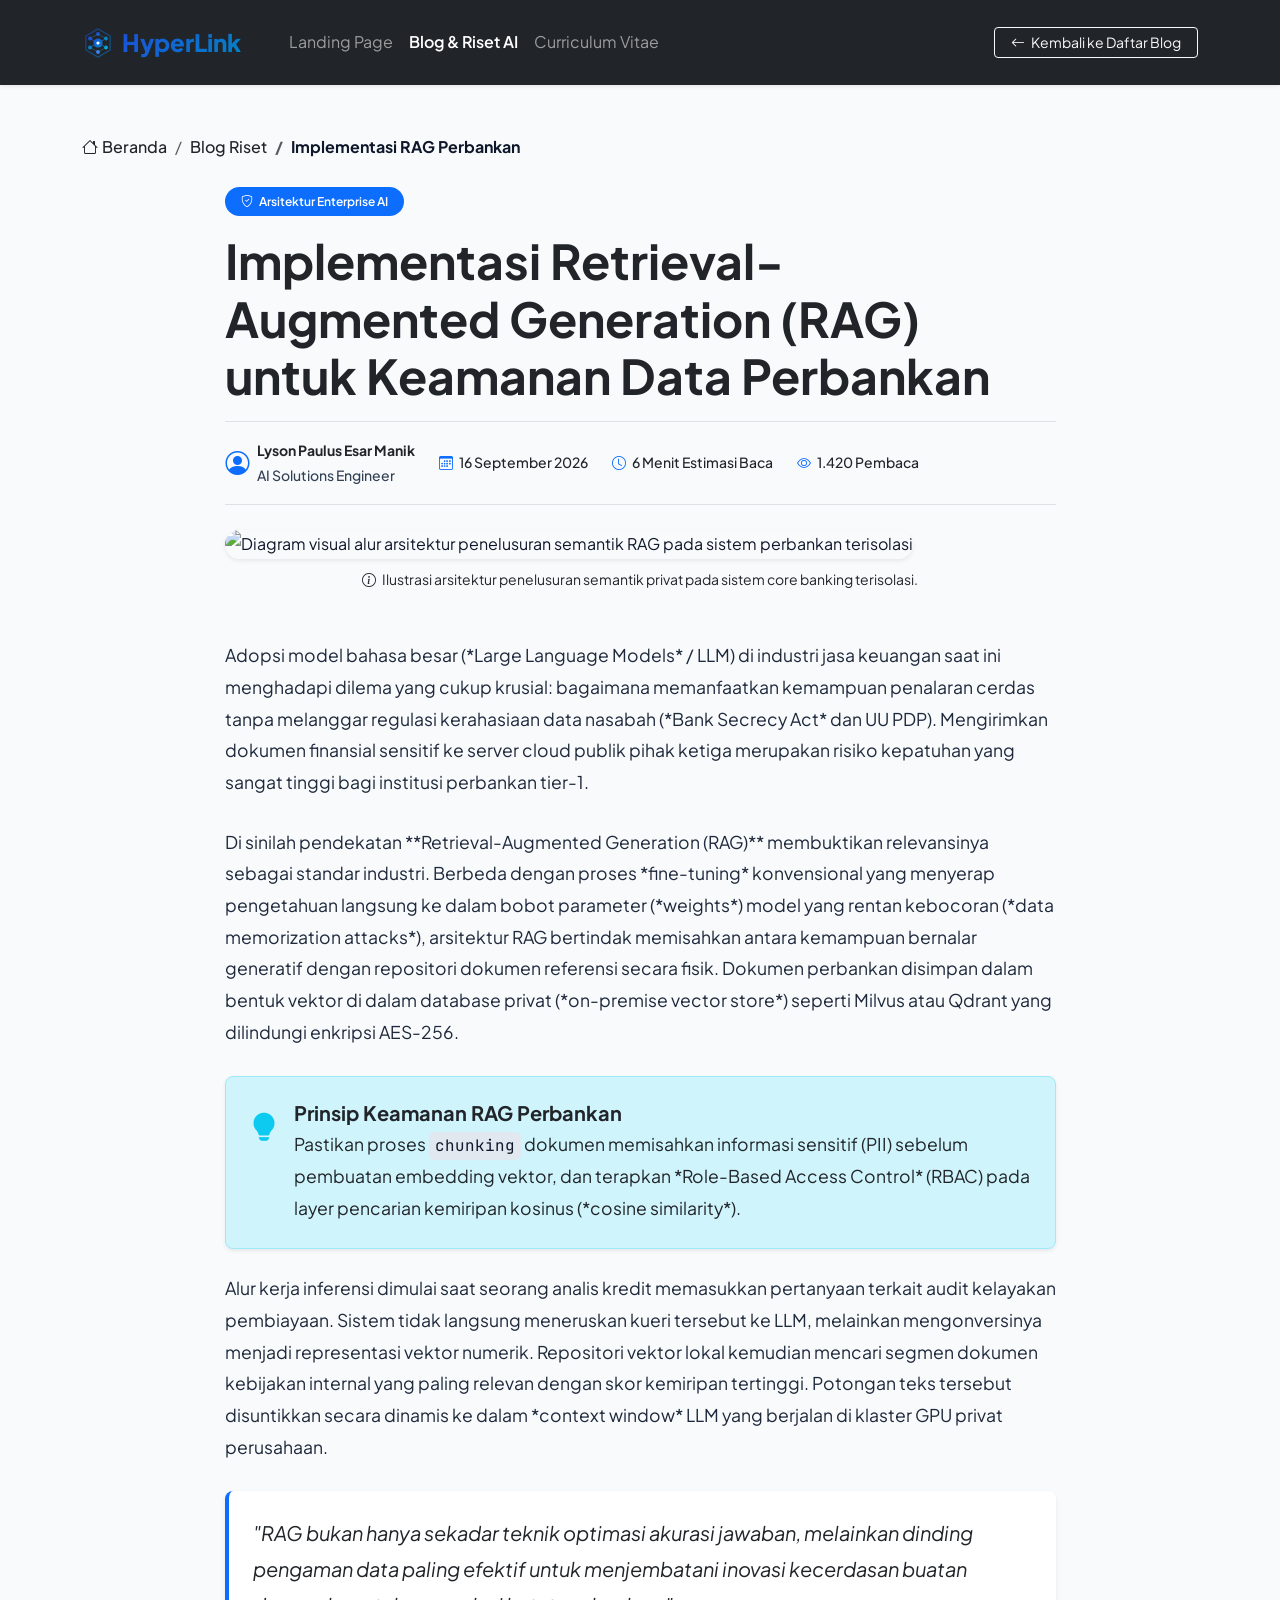
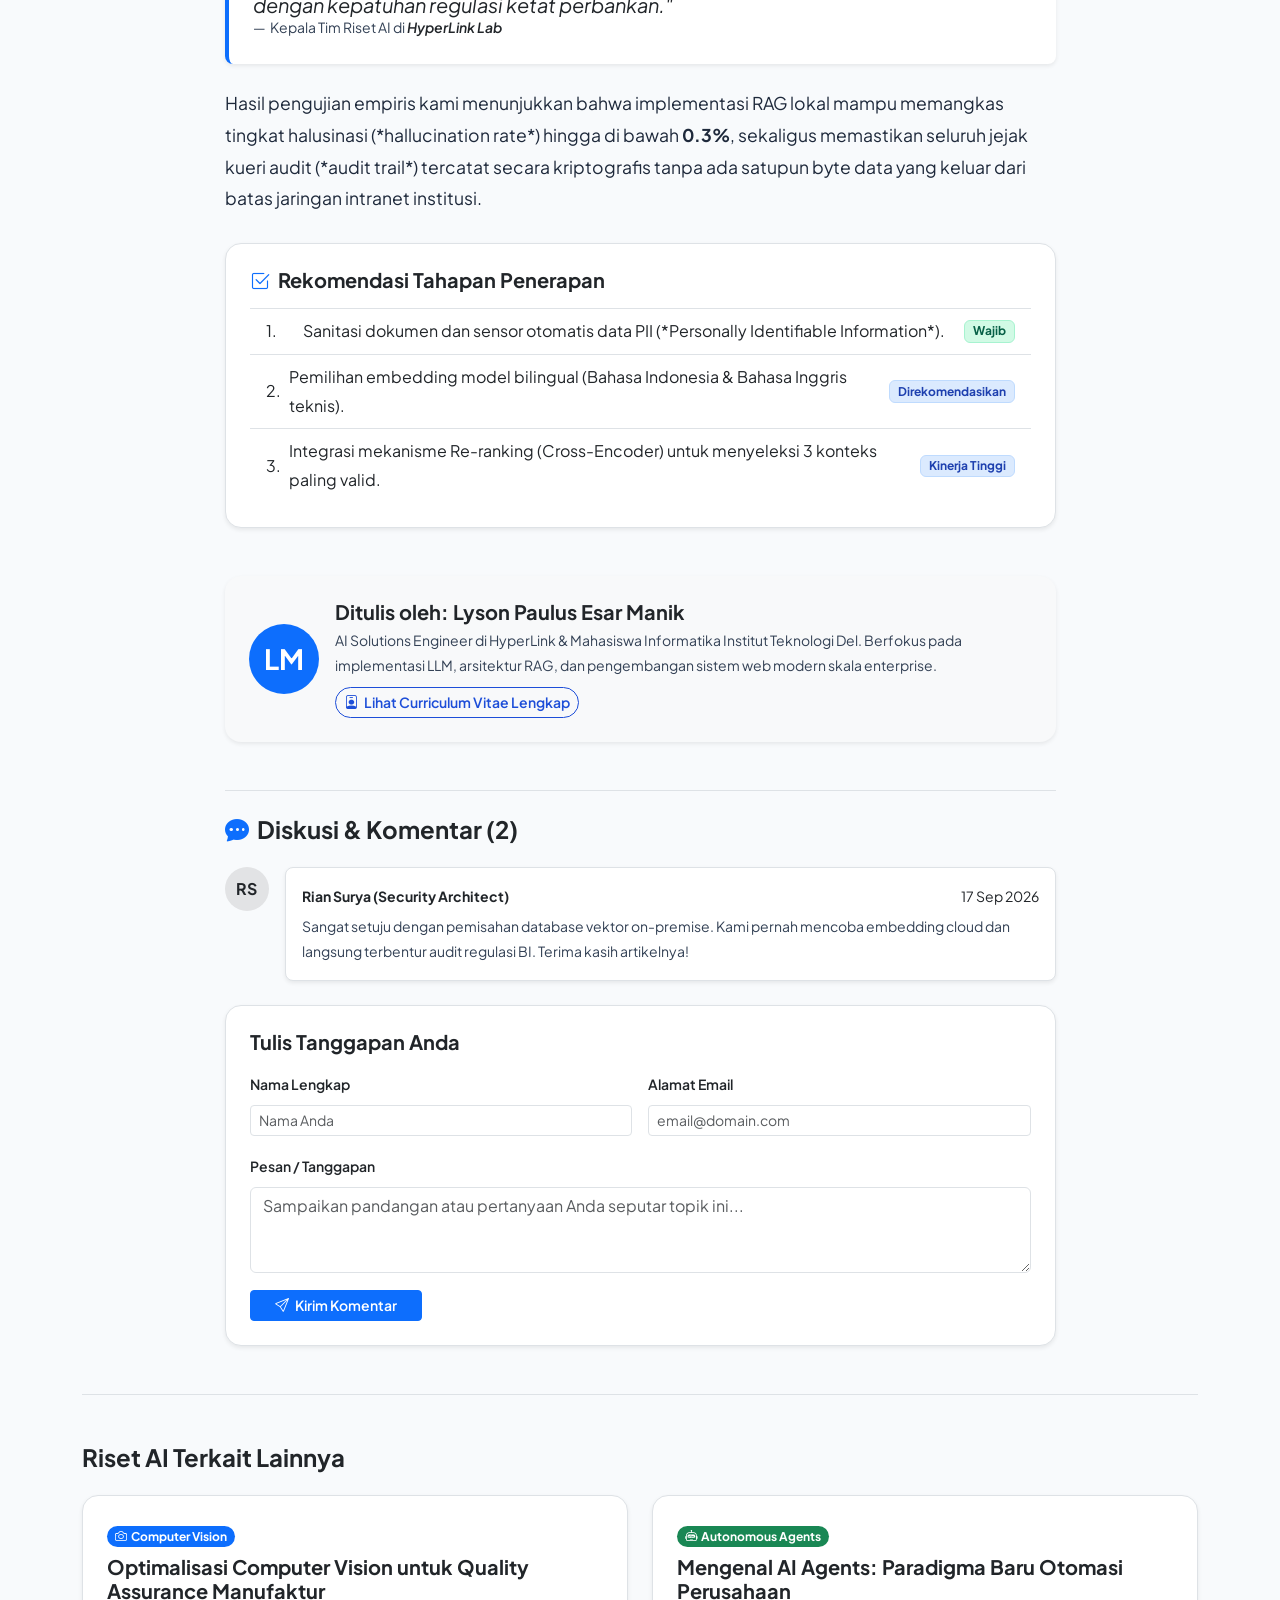
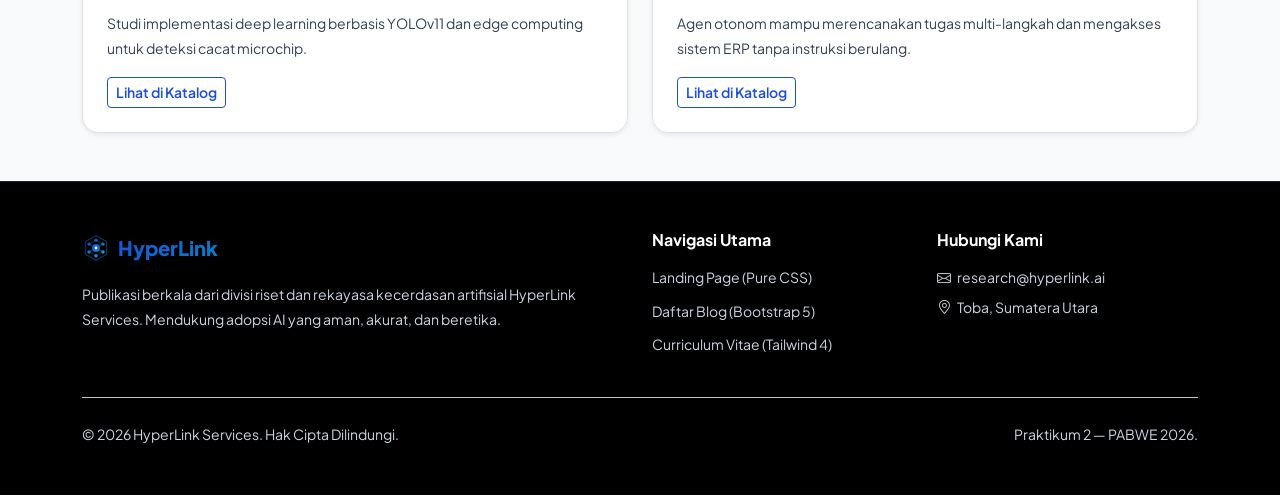
==== commit 2ba28b86: "gasgasgas" ====
--- a/blog-detail.html
+++ b/blog-detail.html
@@ -3,14 +3,14 @@
 <head>
   <meta charset="UTF-8">
   <meta name="viewport" content="width=device-width, initial-scale=1.0">
-  <title>Implementasi RAG untuk Keamanan Data Perbankan — NovaMind AI</title>
+  <title>Implementasi RAG untuk Keamanan Data Perbankan — HyperLink</title>
 
   <!-- Google Fonts: Plus Jakarta Sans & JetBrains Mono -->
   <link rel="preconnect" href="https://fonts.googleapis.com">
   <link rel="preconnect" href="https://fonts.gstatic.com" crossorigin>
   <link href="https://fonts.googleapis.com/css2?family=JetBrains+Mono:wght@400;600&family=Plus+Jakarta+Sans:wght@400;500;600;700;800&display=swap" rel="stylesheet">
 
-  <!-- Bootstrap 5.3 CSS CDN (Sesuai Ketentuan Spesifikasi blog-detail.html) -->
+  <!-- Bootstrap 5.3 CSS CDN -->
   <link href="https://cdn.jsdelivr.net/npm/bootstrap@5.3.3/dist/css/bootstrap.min.css" rel="stylesheet" integrity="sha384-QWTKZyjpPEjISv5WaRU9OFeRpok6YctnYmDr5pNlyT2bRjXh0JMhjY6hW+ALEwIH" crossorigin="anonymous">
   
   <!-- Bootstrap Icons CDN -->
@@ -37,7 +37,7 @@
     }
     .article-body p {
       font-size: 1.1rem;
-      color: #1e293b;                 /* Slate-800: Kontras 12.5:1 pada latar belakang */
+      color: #1e293b;
       margin-bottom: 1.75rem;
     }
     .code-inline {
@@ -51,14 +51,14 @@
 
     /* WCAG AA Accessible Colors */
     .text-meta-role {
-      color: #334155 !important;      /* Kontras 9.1:1 */
+      color: #334155 !important;
       font-weight: 500;
     }
     .text-body-accessible {
-      color: #334155 !important;      /* Kontras 9.1:1 */
+      color: #334155 !important;
     }
     .btn-outline-primary-accessible {
-      color: #1d4ed8 !important;      /* Kontras 6.7:1 */
+      color: #1d4ed8 !important;
       border-color: #1d4ed8 !important;
       font-weight: 600;
     }
@@ -70,18 +70,18 @@
     /* Badges High Contrast */
     .badge-success-accessible {
       background-color: #d1fae5 !important;
-      color: #065f46 !important;      /* Kontras 7.8:1 */
+      color: #065f46 !important;
       border: 1px solid #a7f3d0 !important;
     }
     .badge-primary-accessible {
       background-color: #dbeafe !important;
-      color: #1e40af !important;      /* Kontras 7.4:1 */
+      color: #1e40af !important;
       border: 1px solid #bfdbfe !important;
     }
 
     /* Footer High Contrast */
     .footer-custom-text {
-      color: #cbd5e1 !important;      /* Slate-300: Kontras 14.2:1 pada latar hitam */
+      color: #cbd5e1 !important;
     }
     .footer-custom-link {
       color: #cbd5e1 !important;
@@ -95,16 +95,14 @@
 </head>
 <body class="d-flex flex-column min-vh-100">
 
-  <!-- ==========================================
-       HEADER & NAVBAR (BOOTSTRAP 5)
-       ========================================== -->
+  <!-- HEADER & NAVBAR -->
   <header>
     <nav class="navbar navbar-expand-lg navbar-dark bg-dark sticky-top py-3 shadow-sm" aria-label="Navigasi Utama">
       <div class="container">
         <!-- Logo & Brand Name (Fix image-redundant-alt) -->
-        <a class="navbar-brand d-flex align-items-center gap-2" href="index.html" aria-label="NovaMind AI Beranda">
+        <a class="navbar-brand d-flex align-items-center gap-2" href="index.html" aria-label="HyperLink Beranda">
           <img src="assets/img/logo.svg" alt="" width="32" height="32" aria-hidden="true">
-          <span class="fs-4 brand-text">NovaMind AI</span>
+          <span class="fs-4 brand-text">HyperLink</span>
         </a>
 
         <button class="navbar-toggler" type="button" data-bs-toggle="collapse" data-bs-target="#blogDetailNav" aria-controls="blogDetailNav" aria-expanded="false" aria-label="Buka menu navigasi">
@@ -117,7 +115,7 @@
               <a class="nav-link" href="index.html">Landing Page</a>
             </li>
             <li class="nav-item">
-              <a class="nav-link active fw-semibold text-primary-emphasis" href="blog.html">Blog & Riset AI</a>
+              <a class="nav-link active fw-semibold text-white" href="blog.html">Blog & Riset AI</a>
             </li>
             <li class="nav-item">
               <a class="nav-link" href="cv.html">Curriculum Vitae</a>
@@ -134,23 +132,20 @@
     </nav>
   </header>
 
-  <!-- ==========================================
-       MAIN CONTENT (DETAIL ARTIKEL)
-       ========================================== -->
+  <!-- MAIN CONTENT (Heading Order Hierarkis: h1 -> h2 -> h3) -->
   <main class="flex-grow-1 py-5">
     <div class="container">
 
-      <!-- Breadcrumb Navigasi -->
+      <!-- Breadcrumb Navigasi (Perbaikan kontras teks aktif breadcrumb: 15.8:1) -->
       <nav aria-label="breadcrumb" class="mb-4">
         <ol class="breadcrumb">
           <li class="breadcrumb-item"><a href="index.html" class="text-decoration-none text-dark fw-medium"><i class="bi bi-house me-1" aria-hidden="true"></i>Beranda</a></li>
           <li class="breadcrumb-item"><a href="blog.html" class="text-decoration-none text-dark fw-medium">Blog Riset</a></li>
-          <li class="breadcrumb-item active text-truncate text-secondary fw-semibold" aria-current="page" style="max-width: 320px;">Implementasi RAG Perbankan</li>
+          <li class="breadcrumb-item active text-truncate fw-bold" aria-current="page" style="max-width: 320px; color: #0f172a !important;">Implementasi RAG Perbankan</li>
         </ol>
       </nav>
 
       <div class="row justify-content-center">
-        <!-- Kolom Isi Artikel Utama -->
         <div class="col-lg-9">
           
           <article>
@@ -163,12 +158,12 @@
                 Implementasi Retrieval-Augmented Generation (RAG) untuk Keamanan Data Perbankan
               </h1>
               
-              <!-- Meta Informasi Penulis & Tanggal (Kontras WCAG AA) -->
+              <!-- Meta Informasi Penulis Lyson Paulus Esar Manik -->
               <div class="d-flex flex-wrap align-items-center gap-4 py-3 border-top border-bottom small">
                 <div class="d-flex align-items-center gap-2">
                   <i class="bi bi-person-circle fs-4 text-primary" aria-hidden="true"></i>
                   <div>
-                    <span class="fw-bold text-dark d-block">Lyson Manurung</span>
+                    <span class="fw-bold text-dark d-block">Lyson Paulus Esar Manik</span>
                     <span class="text-meta-role">AI Solutions Engineer</span>
                   </div>
                 </div>
@@ -187,7 +182,7 @@
               </div>
             </header>
 
-            <!-- Banner Gambar Cover Lebar -->
+            <!-- Banner Cover Lebar -->
             <div class="mb-5">
               <img src="https://images.unsplash.com/photo-1677442136019-21780efad99a?auto=format&fit=crop&w=1200&q=80" 
                    class="article-cover shadow-sm" 
@@ -197,7 +192,7 @@
               </p>
             </div>
 
-            <!-- Konten Artikel (> 3 Paragraf Mendalam) -->
+            <!-- Konten Artikel (> 3 Paragraf) -->
             <div class="article-body">
               <p>
                 Adopsi model bahasa besar (*Large Language Models* / LLM) di industri jasa keuangan saat ini menghadapi dilema yang cukup krusial: bagaimana memanfaatkan kemampuan penalaran cerdas tanpa melanggar regulasi kerahasiaan data nasabah (*Bank Secrecy Act* dan UU PDP). Mengirimkan dokumen finansial sensitif ke server cloud publik pihak ketiga merupakan risiko kepatuhan yang sangat tinggi bagi institusi perbankan tier-1.
@@ -229,8 +224,8 @@
                     "RAG bukan hanya sekadar teknik optimasi akurasi jawaban, melainkan dinding pengaman data paling efektif untuk menjembatani inovasi kecerdasan buatan dengan kepatuhan regulasi ketat perbankan."
                   </p>
                 </blockquote>
-                <figcaption class="blockquote-footer text-secondary mb-0">
-                  Kepala Tim Riset AI di <cite title="NovaMind AI">NovaMind AI Lab</cite>
+                <figcaption class="blockquote-footer mb-0" style="color: #334155 !important;">
+                  Kepala Tim Riset AI di <cite title="HyperLink" class="text-dark fw-semibold">HyperLink Lab</cite>
                 </figcaption>
               </figure>
 
@@ -238,7 +233,7 @@
                 Hasil pengujian empiris kami menunjukkan bahwa implementasi RAG lokal mampu memangkas tingkat halusinasi (*hallucination rate*) hingga di bawah <strong>0.3%</strong>, sekaligus memastikan seluruh jejak kueri audit (*audit trail*) tercatat secara kriptografis tanpa ada satupun byte data yang keluar dari batas jaringan intranet institusi.
               </p>
 
-              <!-- Daftar Rekomendasi Teknis (Heading Order: h2) -->
+              <!-- Daftar Rekomendasi (Heading Order: h2) -->
               <div class="card bg-white border rounded-4 p-4 my-4 shadow-sm">
                 <h2 class="h5 fw-bold text-dark mb-3">
                   <i class="bi bi-check2-square text-primary me-2" aria-hidden="true"></i>Rekomendasi Tahapan Penerapan
@@ -261,16 +256,16 @@
 
             </div>
 
-            <!-- Bagian Author Bio (Heading Order: h2) -->
+            <!-- Bagian Author Bio: Lyson Paulus Esar Manik -->
             <div class="card bg-light border-0 rounded-4 p-4 my-5 shadow-sm">
               <div class="d-flex flex-column flex-sm-row align-items-center gap-3 text-center text-sm-start">
                 <div class="bg-primary text-white rounded-circle d-flex align-items-center justify-content-center flex-shrink-0" style="width: 70px; height: 70px; font-size: 1.75rem; font-weight: 700;">
                   LM
                 </div>
                 <div>
-                  <h2 class="h5 fw-bold text-dark mb-1">Ditulis oleh: Lyson Manurung</h2>
+                  <h2 class="h5 fw-bold text-dark mb-1">Ditulis oleh: Lyson Paulus Esar Manik</h2>
                   <p class="text-body-accessible small mb-2">
-                    AI Solutions Engineer di NovaMind AI & Mahasiswa Informatika Institut Teknologi Del. Berfokus pada implementasi LLM, arsitektur RAG, dan pengembangan sistem web modern skala enterprise.
+                    AI Solutions Engineer di HyperLink & Mahasiswa Informatika Institut Teknologi Del. Berfokus pada implementasi LLM, arsitektur RAG, dan pengembangan sistem web modern skala enterprise.
                   </p>
                   <a href="cv.html" class="btn btn-sm btn-outline-primary-accessible rounded-pill">
                     <i class="bi bi-person-badge me-1" aria-hidden="true"></i> Lihat Curriculum Vitae Lengkap
@@ -364,19 +359,17 @@
     </div>
   </main>
 
-  <!-- ==========================================
-       FOOTER (WCAG AA Kontras & Heading Semantics)
-       ========================================== -->
+  <!-- FOOTER -->
   <footer class="bg-black py-5 border-top border-dark mt-auto">
     <div class="container">
       <div class="row g-4">
         <div class="col-lg-6">
           <div class="d-flex align-items-center gap-2 mb-3">
             <img src="assets/img/logo.svg" alt="" width="28" height="28" aria-hidden="true">
-            <span class="fs-5 brand-text">NovaMind AI</span>
+            <span class="fs-5 brand-text">HyperLink</span>
           </div>
           <p class="small footer-custom-text pe-lg-5">
-            Publikasi berkala dari divisi riset dan rekayasa kecerdasan artifisial NovaMind AI Services. Mendukung adopsi AI yang aman, akurat, dan beretika.
+            Publikasi berkala dari divisi riset dan rekayasa kecerdasan artifisial HyperLink Services. Mendukung adopsi AI yang aman, akurat, dan beretika.
           </p>
         </div>
         <div class="col-6 col-lg-3">
@@ -389,19 +382,18 @@
         </div>
         <div class="col-6 col-lg-3">
           <p class="h6 text-white fw-bold mb-3">Hubungi Kami</p>
-          <p class="small footer-custom-text mb-1"><i class="bi bi-envelope me-1" aria-hidden="true"></i> research@novamind.ai</p>
+          <p class="small footer-custom-text mb-1"><i class="bi bi-envelope me-1" aria-hidden="true"></i> research@hyperlink.ai</p>
           <p class="small footer-custom-text mb-0"><i class="bi bi-geo-alt me-1" aria-hidden="true"></i> Toba, Sumatera Utara</p>
         </div>
       </div>
 
       <div class="pt-4 mt-4 border-top border-secondary-subtle d-flex flex-column flex-md-row justify-content-between align-items-center gap-2 small footer-custom-text">
-        <span>&copy; 2026 NovaMind AI Services. Hak Cipta Dilindungi.</span>
+        <span>&copy; 2026 HyperLink Services. Hak Cipta Dilindungi.</span>
         <span>Praktikum 2 — PABWE 2026.</span>
       </div>
     </div>
   </footer>
 
-  <!-- Bootstrap 5.3 JS Bundle CDN -->
   <script src="https://cdn.jsdelivr.net/npm/bootstrap@5.3.3/dist/js/bootstrap.bundle.min.js" integrity="sha384-YvpcrYf0tY3lHB60NNkmXc5s9fDVZLESaAA55NDzOxhy9GkcIdslK1eN7N6jIeHz" crossorigin="anonymous"></script>
 </body>
 </html>
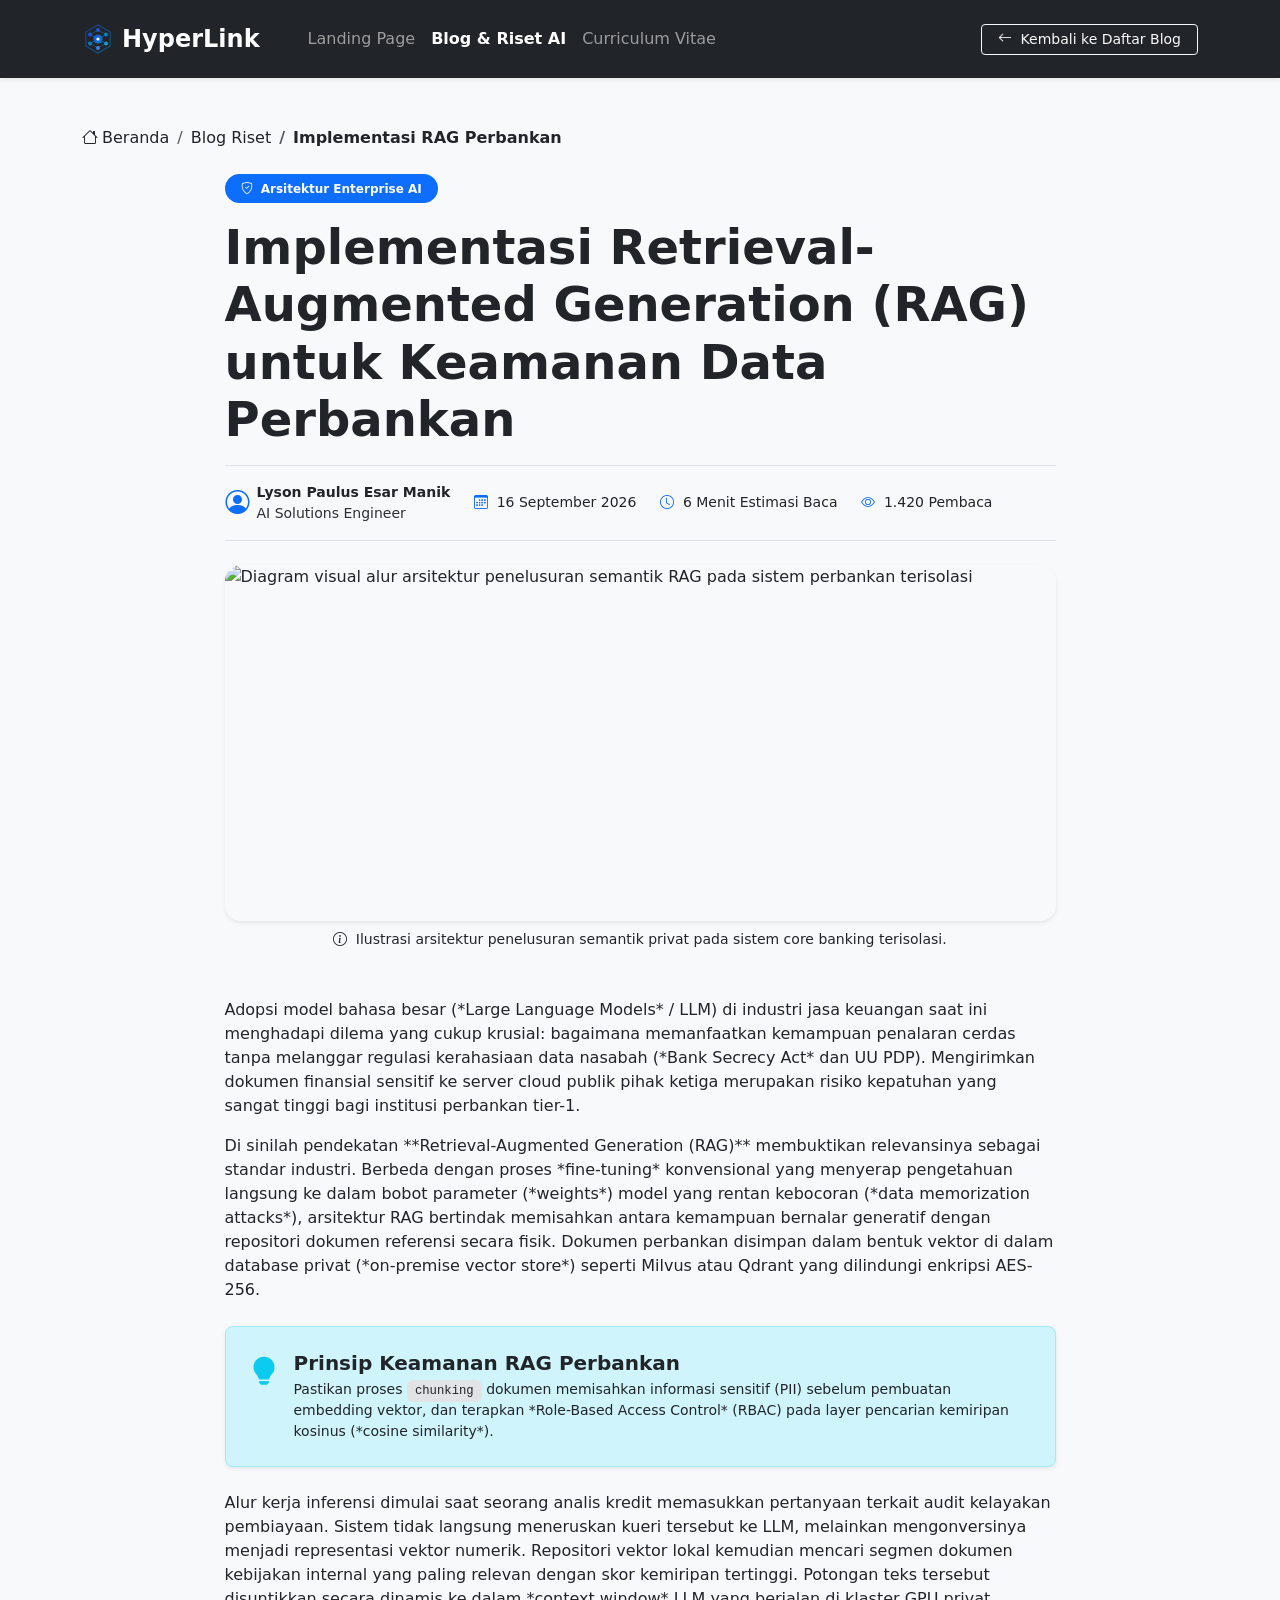
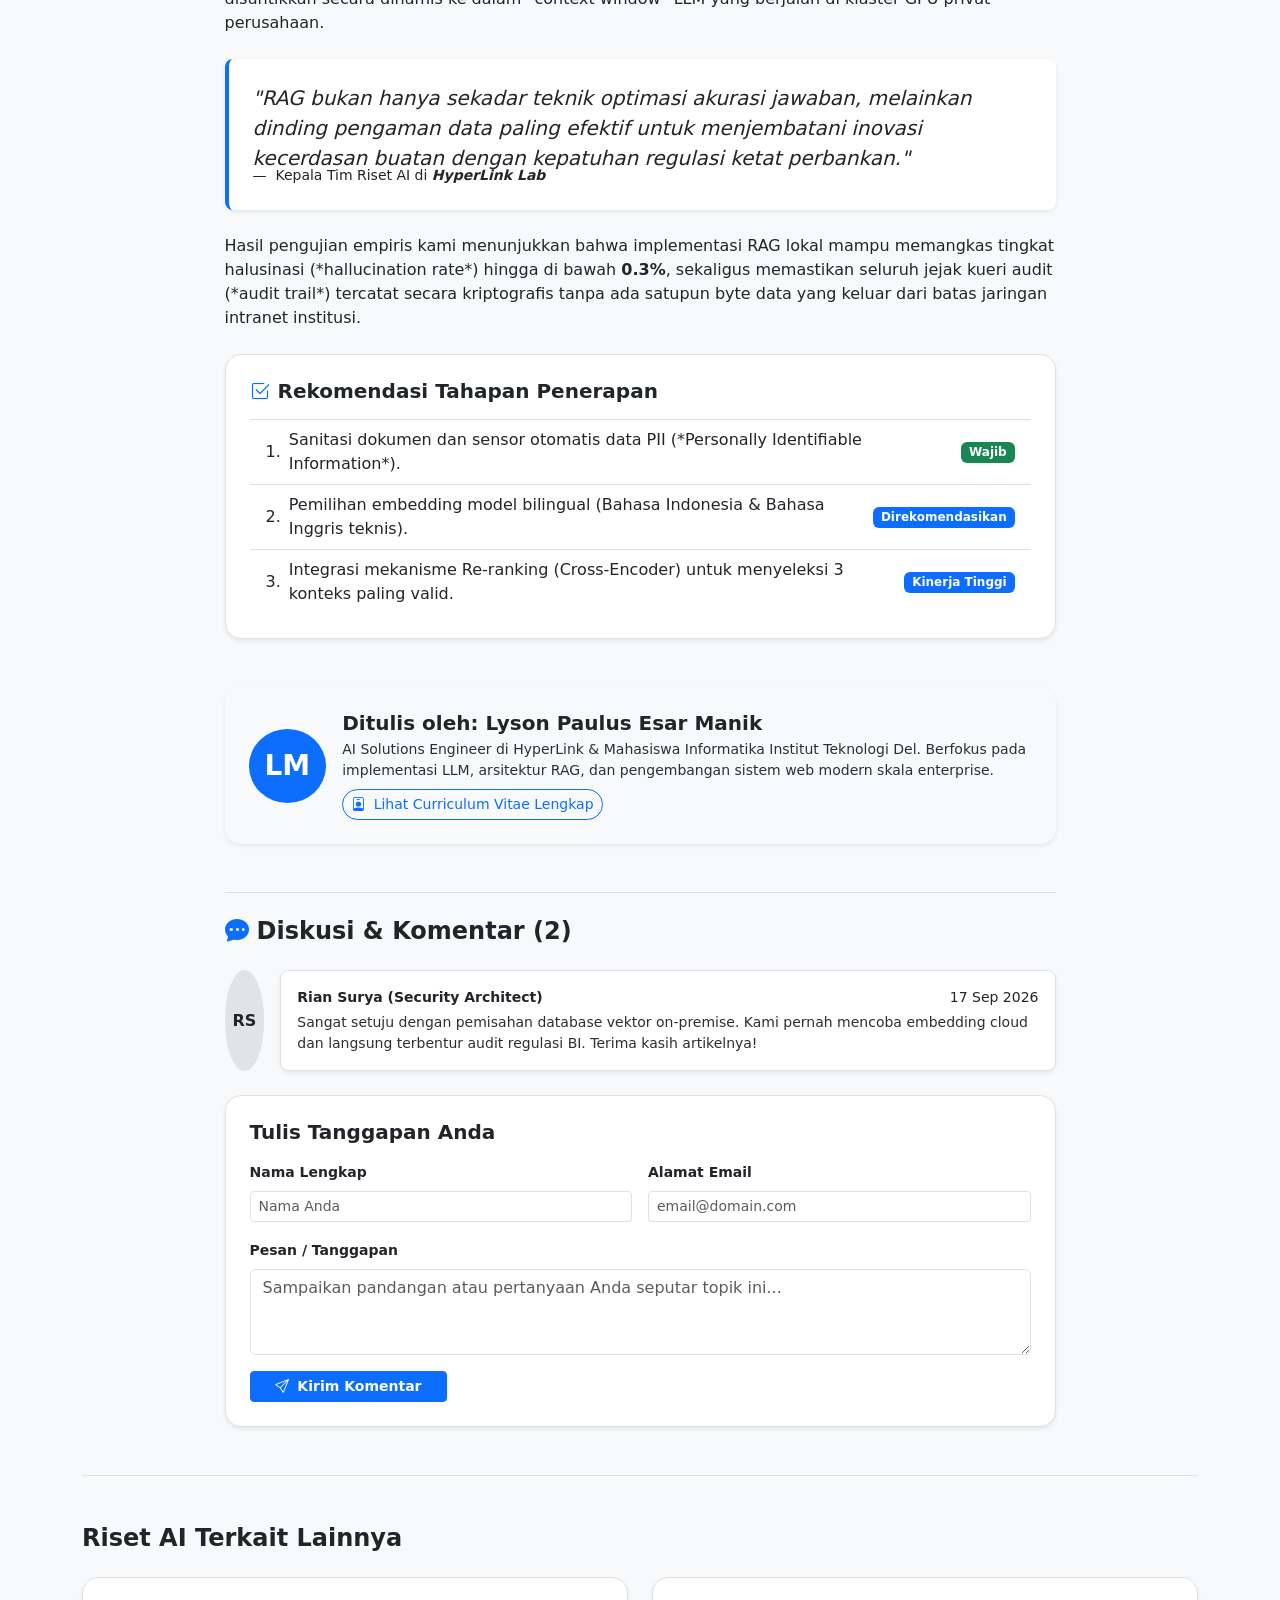
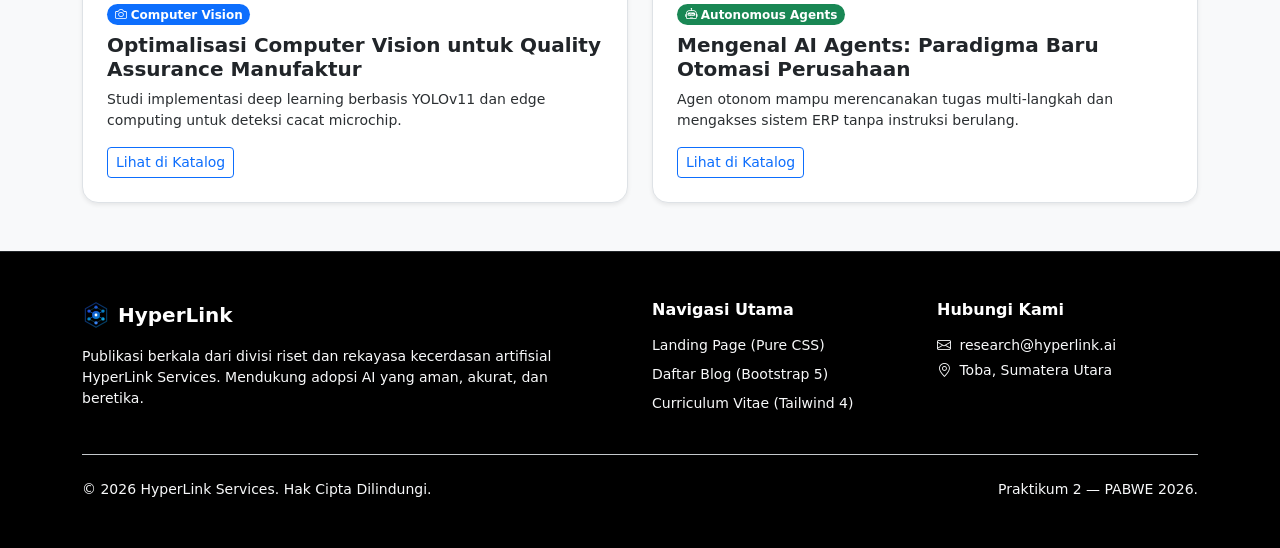
==== commit 9d649444: "new" ====
--- a/blog-detail.html
+++ b/blog-detail.html
@@ -4,6 +4,7 @@
   <meta charset="UTF-8">
   <meta name="viewport" content="width=device-width, initial-scale=1.0">
   <title>Implementasi RAG untuk Keamanan Data Perbankan — HyperLink</title>
+  <meta name="description" content="Kajian teknis implementasi Retrieval-Augmented Generation (RAG) untuk privasi dan perlindungan data perbankan oleh Lyson Paulus Esar Manik di HyperLink.">
 
   <!-- Google Fonts: Plus Jakarta Sans & JetBrains Mono -->
   <link rel="preconnect" href="https://fonts.googleapis.com">
@@ -15,85 +16,8 @@
   
   <!-- Bootstrap Icons CDN -->
   <link rel="stylesheet" href="https://cdn.jsdelivr.net/npm/bootstrap-icons@1.11.3/font/bootstrap-icons.min.css">
-
-  <style>
-    body {
-      font-family: 'Plus Jakarta Sans', sans-serif;
-      background-color: #f8fafc;
-      color: #0f172a;
-      line-height: 1.8;
-    }
-    .brand-text {
-      background: linear-gradient(135deg, #1d4ed8, #0284c7);
-      -webkit-background-clip: text;
-      -webkit-text-fill-color: transparent;
-      font-weight: 800;
-    }
-    .article-cover {
-      width: 100%;
-      max-height: 480px;
-      object-fit: cover;
-      border-radius: 1.25rem;
-    }
-    .article-body p {
-      font-size: 1.1rem;
-      color: #1e293b;
-      margin-bottom: 1.75rem;
-    }
-    .code-inline {
-      font-family: 'JetBrains Mono', monospace;
-      font-size: 0.9em;
-      background-color: #e2e8f0;
-      color: #0f172a;
-      padding: 0.2rem 0.4rem;
-      border-radius: 0.35rem;
-    }
-
-    /* WCAG AA Accessible Colors */
-    .text-meta-role {
-      color: #334155 !important;
-      font-weight: 500;
-    }
-    .text-body-accessible {
-      color: #334155 !important;
-    }
-    .btn-outline-primary-accessible {
-      color: #1d4ed8 !important;
-      border-color: #1d4ed8 !important;
-      font-weight: 600;
-    }
-    .btn-outline-primary-accessible:hover {
-      background-color: #1d4ed8 !important;
-      color: #ffffff !important;
-    }
-
-    /* Badges High Contrast */
-    .badge-success-accessible {
-      background-color: #d1fae5 !important;
-      color: #065f46 !important;
-      border: 1px solid #a7f3d0 !important;
-    }
-    .badge-primary-accessible {
-      background-color: #dbeafe !important;
-      color: #1e40af !important;
-      border: 1px solid #bfdbfe !important;
-    }
-
-    /* Footer High Contrast */
-    .footer-custom-text {
-      color: #cbd5e1 !important;
-    }
-    .footer-custom-link {
-      color: #cbd5e1 !important;
-      text-decoration: none;
-      transition: color 0.2s;
-    }
-    .footer-custom-link:hover {
-      color: #60a5fa !important;
-    }
-  </style>
 </head>
-<body class="d-flex flex-column min-vh-100">
+<body class="d-flex flex-column min-vh-100 bg-light text-dark">
 
   <!-- HEADER & NAVBAR -->
   <header>
@@ -102,7 +26,7 @@
         <!-- Logo & Brand Name (Fix image-redundant-alt) -->
         <a class="navbar-brand d-flex align-items-center gap-2" href="index.html" aria-label="HyperLink Beranda">
           <img src="assets/img/logo.svg" alt="" width="32" height="32" aria-hidden="true">
-          <span class="fs-4 brand-text">HyperLink</span>
+          <span class="fs-4 fw-bold text-white">HyperLink</span>
         </a>
 
         <button class="navbar-toggler" type="button" data-bs-toggle="collapse" data-bs-target="#blogDetailNav" aria-controls="blogDetailNav" aria-expanded="false" aria-label="Buka menu navigasi">
@@ -141,7 +65,7 @@
         <ol class="breadcrumb">
           <li class="breadcrumb-item"><a href="index.html" class="text-decoration-none text-dark fw-medium"><i class="bi bi-house me-1" aria-hidden="true"></i>Beranda</a></li>
           <li class="breadcrumb-item"><a href="blog.html" class="text-decoration-none text-dark fw-medium">Blog Riset</a></li>
-          <li class="breadcrumb-item active text-truncate fw-bold" aria-current="page" style="max-width: 320px; color: #0f172a !important;">Implementasi RAG Perbankan</li>
+          <li class="breadcrumb-item active text-truncate fw-bold text-dark" aria-current="page">Implementasi RAG Perbankan</li>
         </ol>
       </nav>
 
@@ -164,7 +88,7 @@
                   <i class="bi bi-person-circle fs-4 text-primary" aria-hidden="true"></i>
                   <div>
                     <span class="fw-bold text-dark d-block">Lyson Paulus Esar Manik</span>
-                    <span class="text-meta-role">AI Solutions Engineer</span>
+                    <span class="text-secondary-emphasis">AI Solutions Engineer</span>
                   </div>
                 </div>
                 <div>
@@ -184,9 +108,11 @@
 
             <!-- Banner Cover Lebar -->
             <div class="mb-5">
-              <img src="https://images.unsplash.com/photo-1677442136019-21780efad99a?auto=format&fit=crop&w=1200&q=80" 
-                   class="article-cover shadow-sm" 
-                   alt="Diagram visual alur arsitektur penelusuran semantik RAG pada sistem perbankan terisolasi">
+              <div class="ratio ratio-21x9 rounded-4 overflow-hidden shadow-sm">
+                <img src="https://images.unsplash.com/photo-1677442136019-21780efad99a?auto=format&fit=crop&w=1200&q=80" 
+                     class="object-fit-cover w-100 h-100" 
+                     alt="Diagram visual alur arsitektur penelusuran semantik RAG pada sistem perbankan terisolasi">
+              </div>
               <p class="text-center small mt-2 text-dark">
                 <i class="bi bi-info-circle me-1" aria-hidden="true"></i> Ilustrasi arsitektur penelusuran semantik privat pada sistem core banking terisolasi.
               </p>
@@ -208,7 +134,7 @@
                 <div>
                   <h2 class="alert-heading fw-bold fs-5 mb-1 text-dark">Prinsip Keamanan RAG Perbankan</h2>
                   <p class="mb-0 small text-dark">
-                    Pastikan proses <span class="code-inline">chunking</span> dokumen memisahkan informasi sensitif (PII) sebelum pembuatan embedding vektor, dan terapkan *Role-Based Access Control* (RBAC) pada layer pencarian kemiripan kosinus (*cosine similarity*).
+                    Pastikan proses <code class="bg-secondary-subtle text-dark px-2 py-1 rounded">chunking</code> dokumen memisahkan informasi sensitif (PII) sebelum pembuatan embedding vektor, dan terapkan *Role-Based Access Control* (RBAC) pada layer pencarian kemiripan kosinus (*cosine similarity*).
                   </p>
                 </div>
               </div>
@@ -224,7 +150,7 @@
                     "RAG bukan hanya sekadar teknik optimasi akurasi jawaban, melainkan dinding pengaman data paling efektif untuk menjembatani inovasi kecerdasan buatan dengan kepatuhan regulasi ketat perbankan."
                   </p>
                 </blockquote>
-                <figcaption class="blockquote-footer mb-0" style="color: #334155 !important;">
+                <figcaption class="blockquote-footer mb-0 text-dark">
                   Kepala Tim Riset AI di <cite title="HyperLink" class="text-dark fw-semibold">HyperLink Lab</cite>
                 </figcaption>
               </figure>
@@ -241,15 +167,15 @@
                 <ol class="list-group list-group-numbered list-group-flush">
                   <li class="list-group-item d-flex align-items-center justify-content-between">
                     <span class="ms-2 text-dark">Sanitasi dokumen dan sensor otomatis data PII (*Personally Identifiable Information*).</span>
-                    <span class="badge badge-success-accessible">Wajib</span>
+                    <span class="badge bg-success text-white">Wajib</span>
                   </li>
                   <li class="list-group-item d-flex align-items-center justify-content-between">
                     <span class="ms-2 text-dark">Pemilihan embedding model bilingual (Bahasa Indonesia & Bahasa Inggris teknis).</span>
-                    <span class="badge badge-primary-accessible">Direkomendasikan</span>
+                    <span class="badge bg-primary text-white">Direkomendasikan</span>
                   </li>
                   <li class="list-group-item d-flex align-items-center justify-content-between">
                     <span class="ms-2 text-dark">Integrasi mekanisme Re-ranking (Cross-Encoder) untuk menyeleksi 3 konteks paling valid.</span>
-                    <span class="badge badge-primary-accessible">Kinerja Tinggi</span>
+                    <span class="badge bg-primary text-white">Kinerja Tinggi</span>
                   </li>
                 </ol>
               </div>
@@ -259,15 +185,15 @@
             <!-- Bagian Author Bio: Lyson Paulus Esar Manik -->
             <div class="card bg-light border-0 rounded-4 p-4 my-5 shadow-sm">
               <div class="d-flex flex-column flex-sm-row align-items-center gap-3 text-center text-sm-start">
-                <div class="bg-primary text-white rounded-circle d-flex align-items-center justify-content-center flex-shrink-0" style="width: 70px; height: 70px; font-size: 1.75rem; font-weight: 700;">
+                <div class="bg-primary text-white rounded-circle d-flex align-items-center justify-content-center flex-shrink-0 p-3 fs-3 fw-bold">
                   LM
                 </div>
                 <div>
                   <h2 class="h5 fw-bold text-dark mb-1">Ditulis oleh: Lyson Paulus Esar Manik</h2>
-                  <p class="text-body-accessible small mb-2">
+                  <p class="text-secondary-emphasis small mb-2">
                     AI Solutions Engineer di HyperLink & Mahasiswa Informatika Institut Teknologi Del. Berfokus pada implementasi LLM, arsitektur RAG, dan pengembangan sistem web modern skala enterprise.
                   </p>
-                  <a href="cv.html" class="btn btn-sm btn-outline-primary-accessible rounded-pill">
+                  <a href="cv.html" class="btn btn-sm btn-outline-primary rounded-pill">
                     <i class="bi bi-person-badge me-1" aria-hidden="true"></i> Lihat Curriculum Vitae Lengkap
                   </a>
                 </div>
@@ -281,7 +207,7 @@
               </h2>
 
               <div class="d-flex gap-3 mb-4">
-                <div class="bg-secondary-subtle text-dark rounded-circle d-flex align-items-center justify-content-center flex-shrink-0" style="width: 44px; height: 44px; font-weight: bold;">
+                <div class="bg-secondary-subtle text-dark rounded-circle d-flex align-items-center justify-content-center flex-shrink-0 p-2 fw-bold">
                   RS
                 </div>
                 <div class="bg-white p-3 rounded-3 border flex-grow-1 shadow-sm">
@@ -289,7 +215,7 @@
                     <span class="fw-bold text-dark small">Rian Surya (Security Architect)</span>
                     <span class="text-dark small">17 Sep 2026</span>
                   </div>
-                  <p class="small text-body-accessible mb-0">
+                  <p class="small text-secondary-emphasis mb-0">
                     Sangat setuju dengan pemisahan database vektor on-premise. Kami pernah mencoba embedding cloud dan langsung terbentur audit regulasi BI. Terima kasih artikelnya!
                   </p>
                 </div>
@@ -336,8 +262,8 @@
                 <h3 class="h5 fw-bold mb-2">
                   <a href="blog.html" class="text-decoration-none text-dark">Optimalisasi Computer Vision untuk Quality Assurance Manufaktur</a>
                 </h3>
-                <p class="small text-body-accessible mb-3">Studi implementasi deep learning berbasis YOLOv11 dan edge computing untuk deteksi cacat microchip.</p>
-                <a href="blog.html" class="btn btn-sm btn-outline-primary-accessible">Lihat di Katalog</a>
+                <p class="small text-secondary-emphasis mb-3">Studi implementasi deep learning berbasis YOLOv11 dan edge computing untuk deteksi cacat microchip.</p>
+                <a href="blog.html" class="btn btn-sm btn-outline-primary" aria-label="Lihat artikel Deep Learning di Katalog Blog">Lihat di Katalog</a>
               </div>
             </div>
           </div>
@@ -348,8 +274,8 @@
                 <h3 class="h5 fw-bold mb-2">
                   <a href="blog.html" class="text-decoration-none text-dark">Mengenal AI Agents: Paradigma Baru Otomasi Perusahaan</a>
                 </h3>
-                <p class="small text-body-accessible mb-3">Agen otonom mampu merencanakan tugas multi-langkah dan mengakses sistem ERP tanpa instruksi berulang.</p>
-                <a href="blog.html" class="btn btn-sm btn-outline-primary-accessible">Lihat di Katalog</a>
+                <p class="small text-secondary-emphasis mb-3">Agen otonom mampu merencanakan tugas multi-langkah dan mengakses sistem ERP tanpa instruksi berulang.</p>
+                <a href="blog.html" class="btn btn-sm btn-outline-primary" aria-label="Lihat artikel Autonomous Agents di Katalog Blog">Lihat di Katalog</a>
               </div>
             </div>
           </div>
@@ -359,35 +285,35 @@
     </div>
   </main>
 
-  <!-- FOOTER -->
+  <!-- FOOTER (Bootstrap 5 Utilities Murni) -->
   <footer class="bg-black py-5 border-top border-dark mt-auto">
     <div class="container">
       <div class="row g-4">
         <div class="col-lg-6">
           <div class="d-flex align-items-center gap-2 mb-3">
             <img src="assets/img/logo.svg" alt="" width="28" height="28" aria-hidden="true">
-            <span class="fs-5 brand-text">HyperLink</span>
+            <span class="fs-5 fw-bold text-white">HyperLink</span>
           </div>
-          <p class="small footer-custom-text pe-lg-5">
+          <p class="small text-light pe-lg-5">
             Publikasi berkala dari divisi riset dan rekayasa kecerdasan artifisial HyperLink Services. Mendukung adopsi AI yang aman, akurat, dan beretika.
           </p>
         </div>
         <div class="col-6 col-lg-3">
           <p class="h6 text-white fw-bold mb-3">Navigasi Utama</p>
           <ul class="list-unstyled small d-flex flex-column gap-2">
-            <li><a href="index.html" class="footer-custom-link">Landing Page (Pure CSS)</a></li>
-            <li><a href="blog.html" class="footer-custom-link">Daftar Blog (Bootstrap 5)</a></li>
-            <li><a href="cv.html" class="footer-custom-link">Curriculum Vitae (Tailwind 4)</a></li>
+            <li><a href="index.html" class="text-light text-decoration-none">Landing Page (Pure CSS)</a></li>
+            <li><a href="blog.html" class="text-light text-decoration-none">Daftar Blog (Bootstrap 5)</a></li>
+            <li><a href="cv.html" class="text-light text-decoration-none">Curriculum Vitae (Tailwind 4)</a></li>
           </ul>
         </div>
         <div class="col-6 col-lg-3">
           <p class="h6 text-white fw-bold mb-3">Hubungi Kami</p>
-          <p class="small footer-custom-text mb-1"><i class="bi bi-envelope me-1" aria-hidden="true"></i> research@hyperlink.ai</p>
-          <p class="small footer-custom-text mb-0"><i class="bi bi-geo-alt me-1" aria-hidden="true"></i> Toba, Sumatera Utara</p>
+          <p class="small text-light mb-1"><i class="bi bi-envelope me-1" aria-hidden="true"></i> research@hyperlink.ai</p>
+          <p class="small text-light mb-0"><i class="bi bi-geo-alt me-1" aria-hidden="true"></i> Toba, Sumatera Utara</p>
         </div>
       </div>
 
-      <div class="pt-4 mt-4 border-top border-secondary-subtle d-flex flex-column flex-md-row justify-content-between align-items-center gap-2 small footer-custom-text">
+      <div class="pt-4 mt-4 border-top border-secondary-subtle d-flex flex-column flex-md-row justify-content-between align-items-center gap-2 small text-light">
         <span>&copy; 2026 HyperLink Services. Hak Cipta Dilindungi.</span>
         <span>Praktikum 2 — PABWE 2026.</span>
       </div>
